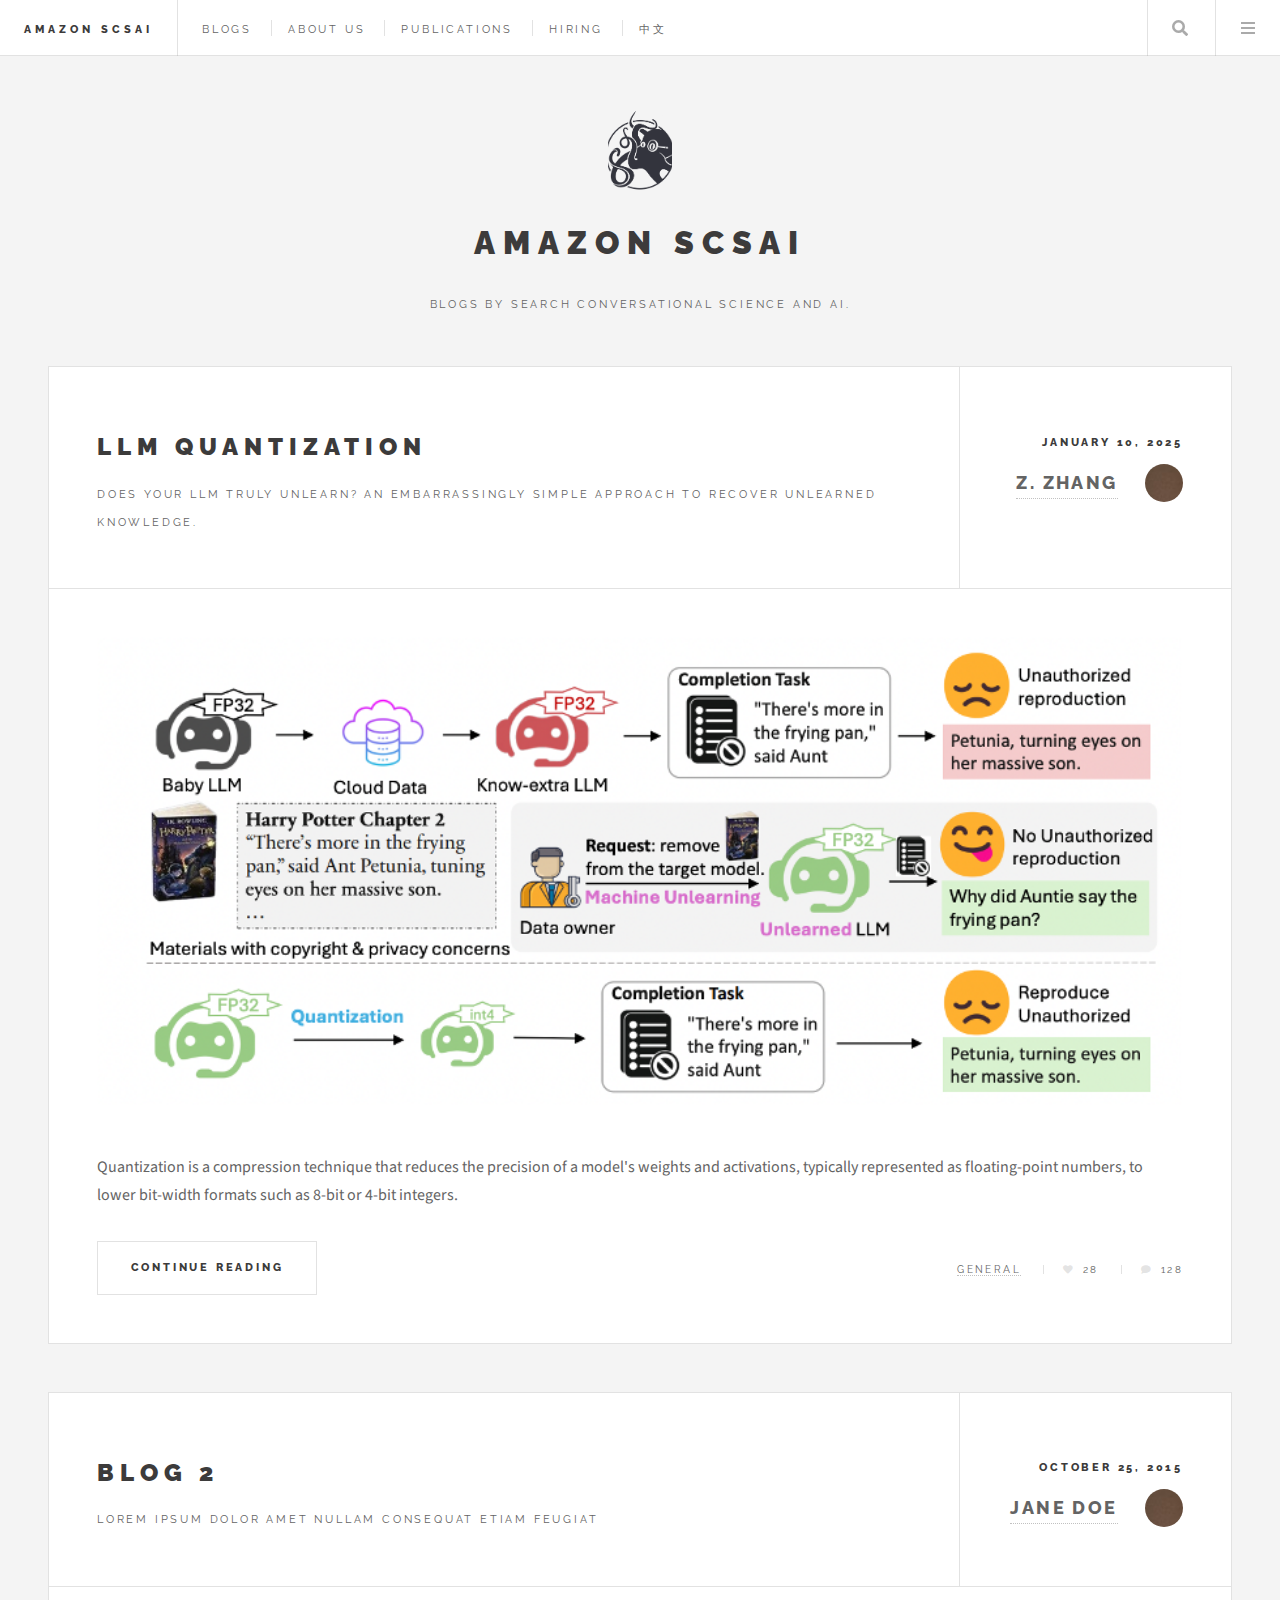
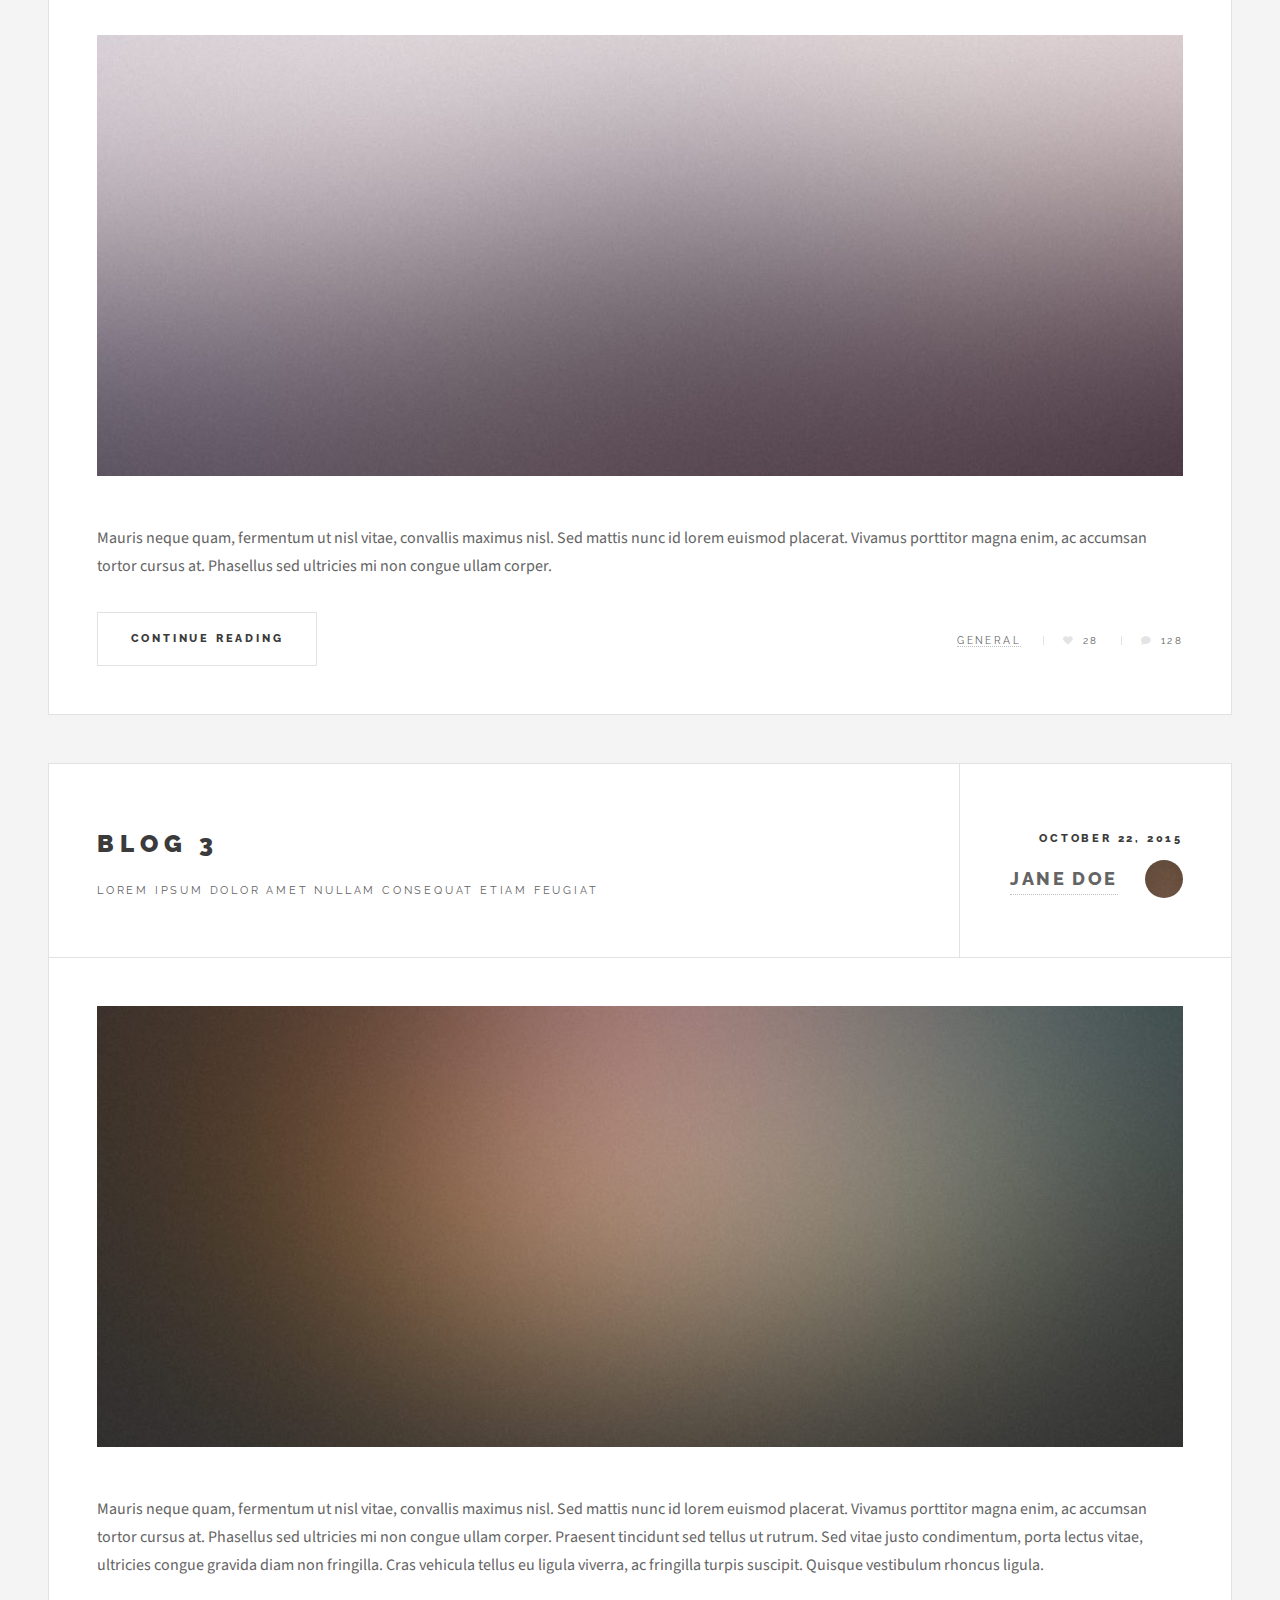
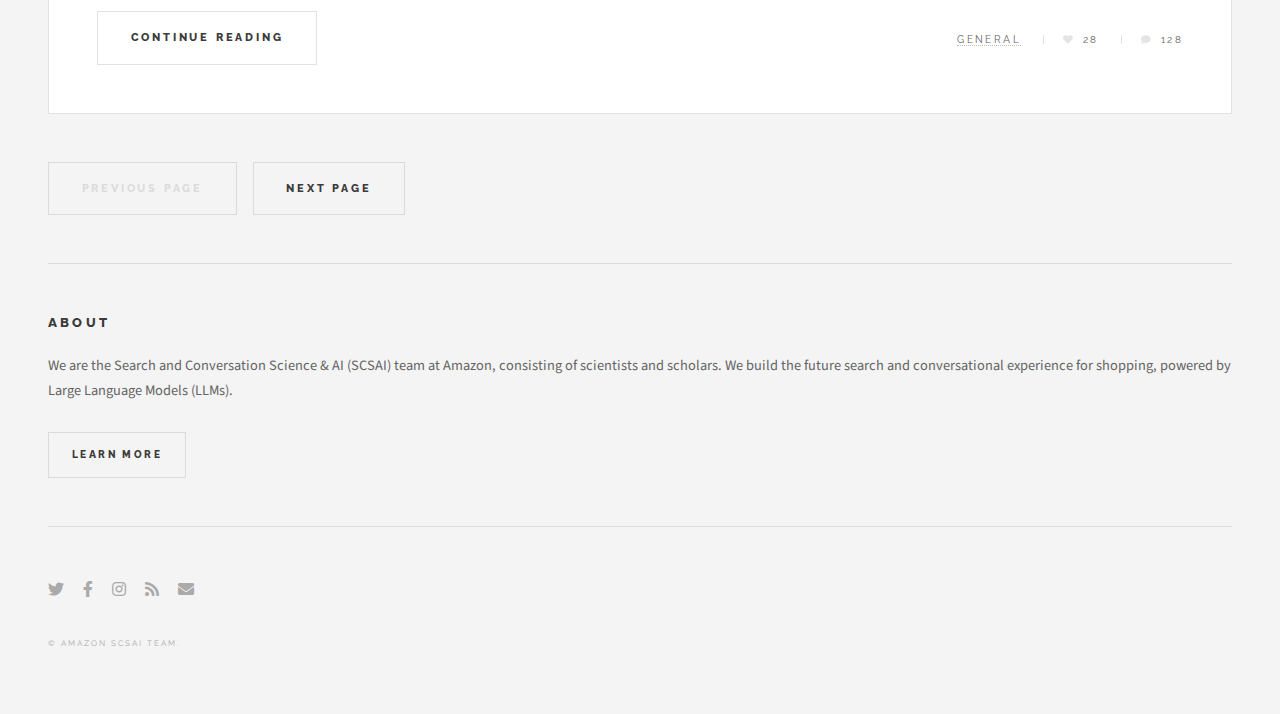
==== index.html @ d537e8e2 "Update website" ====
<!DOCTYPE HTML>

<html>
	<head>
		<title>Amazon SCSAI Team</title>
		<meta charset="utf-8" />
		<meta name="viewport" content="width=device-width, initial-scale=1, user-scalable=no" />
		<link rel="stylesheet" href="assets/css/main.css" />
	</head>
	<body class="is-preload">

		<!-- Wrapper -->
			<div id="wrapper">

				<!-- Header -->
					<header id="header">
						<h1><a href="index.html">Amazon SCSAI</a></h1>
						<nav class="links">
							<ul>
								<li><a href="#">Blogs</a></li>
								<li><a href="#">About US</a></li>
								<li><a href="#">Publications</a></li>
								<li><a href="#">Hiring</a></li>
								<li><a href="#">中文</a></li>
							</ul>
						</nav>
						<nav class="main">
							<ul>
								<li class="search">
									<a class="fa-search" href="#search">Search</a>
									<form id="search" method="get" action="#">
										<input type="text" name="query" placeholder="Search" />
									</form>
								</li>
								<li class="menu">
									<a class="fa-bars" href="#menu">Menu</a>
								</li>
							</ul>
						</nav>
					</header>

				<!-- Menu -->
					<section id="menu">

						<!-- Search -->
							<section>
								<form class="search" method="get" action="#">
									<input type="text" name="query" placeholder="Search" />
								</form>
							</section>

						<!-- Links -->
							<section>
								<ul class="links">
									<li>
										<a href="#">
											<h3>LLM Quantization</h3>
											<p>Feugiat tempus veroeros dolor</p>
										</a>
									</li>
									<li>
										<a href="#">
											<h3>Blog 2</h3>
											<p>Sed vitae justo condimentum</p>
										</a>
									</li>
									<li>
										<a href="#">
											<h3>Blog 3</h3>
											<p>Phasellus sed ultricies mi congue</p>
										</a>
									</li>
									<li>
										<a href="#">
											<h3>Blog 4</h3>
											<p>Porta lectus amet ultricies</p>
										</a>
									</li>
								</ul>
							</section>

						<!-- Actions -->
							<section>
								<ul class="actions stacked">
									<li><a href="#" class="button large fit">Log In</a></li>
								</ul>
							</section>

					</section>

				<!-- Main -->
					<div id="main">

						<!-- Post -->
							<article class="post">
								<header>
									<div class="title">
										<h2><a href="single.html?post=blog1.md">LLM Quantization</a></h2>
										<p>Does your LLM truly unlearn? An embarrassingly simple approach to recover unlearned knowledge.</p>
									</div>
									<div class="meta">
										<time class="published" datetime="2015-11-01">January 10, 2025</time>
										<a href="#" class="author"><span class="name">Z. Zhang</span><img src="images/avatar.jpg" alt="" /></a>
									</div>
								</header>
								<a href="single.html?post=blog1.md" class="image featured"><img src="posts/blog1/figure1.png" alt="" /></a>
								<p>Quantization is a compression technique that reduces the precision of a model's weights and activations, typically represented as floating-point numbers, to lower bit-width formats such as 8-bit or 4-bit integers.</p>
								<footer>
									<ul class="actions">
										<li><a href="single.html?post=blog1.md" class="button large">Continue Reading</a></li>
									</ul>
									<ul class="stats">
										<li><a href="#">General</a></li>
										<li><a href="#" class="icon solid fa-heart">28</a></li>
										<li><a href="#" class="icon solid fa-comment">128</a></li>
									</ul>
								</footer>
							</article>

						<!-- Post -->
							<article class="post">
								<header>
									<div class="title">
										<h2><a href="single.html">Blog 2</a></h2>
										<p>Lorem ipsum dolor amet nullam consequat etiam feugiat</p>
									</div>
									<div class="meta">
										<time class="published" datetime="2015-10-25">October 25, 2015</time>
										<a href="#" class="author"><span class="name">Jane Doe</span><img src="images/avatar.jpg" alt="" /></a>
									</div>
								</header>
								<a href="single.html" class="image featured"><img src="images/pic02.jpg" alt="" /></a>
								<p>Mauris neque quam, fermentum ut nisl vitae, convallis maximus nisl. Sed mattis nunc id lorem euismod placerat. Vivamus porttitor magna enim, ac accumsan tortor cursus at. Phasellus sed ultricies mi non congue ullam corper.</p>
								<footer>
									<ul class="actions">
										<li><a href="single.html" class="button large">Continue Reading</a></li>
									</ul>
									<ul class="stats">
										<li><a href="#">General</a></li>
										<li><a href="#" class="icon solid fa-heart">28</a></li>
										<li><a href="#" class="icon solid fa-comment">128</a></li>
									</ul>
								</footer>
							</article>

						<!-- Post -->
							<article class="post">
								<header>
									<div class="title">
										<h2><a href="single.html">Blog 3</a></h2>
										<p>Lorem ipsum dolor amet nullam consequat etiam feugiat</p>
									</div>
									<div class="meta">
										<time class="published" datetime="2015-10-22">October 22, 2015</time>
										<a href="#" class="author"><span class="name">Jane Doe</span><img src="images/avatar.jpg" alt="" /></a>
									</div>
								</header>
								<a href="single.html" class="image featured"><img src="images/pic03.jpg" alt="" /></a>
								<p>Mauris neque quam, fermentum ut nisl vitae, convallis maximus nisl. Sed mattis nunc id lorem euismod placerat. Vivamus porttitor magna enim, ac accumsan tortor cursus at. Phasellus sed ultricies mi non congue ullam corper. Praesent tincidunt sed tellus ut rutrum. Sed vitae justo condimentum, porta lectus vitae, ultricies congue gravida diam non fringilla. Cras vehicula tellus eu ligula viverra, ac fringilla turpis suscipit. Quisque vestibulum rhoncus ligula.</p>
								<footer>
									<ul class="actions">
										<li><a href="single.html" class="button large">Continue Reading</a></li>
									</ul>
									<ul class="stats">
										<li><a href="#">General</a></li>
										<li><a href="#" class="icon solid fa-heart">28</a></li>
										<li><a href="#" class="icon solid fa-comment">128</a></li>
									</ul>
								</footer>
							</article>

						<!-- Pagination -->
							<ul class="actions pagination">
								<li><a href="" class="disabled button large previous">Previous Page</a></li>
								<li><a href="#" class="button large next">Next Page</a></li>
							</ul>

					</div>

				<!-- Sidebar -->
					<section id="sidebar">

						<!-- Intro -->
							<section id="intro">
								<a href="#" class="logo"><img src="images/logo.png" alt="" /></a>
								<header>
									<h2>Amazon SCSAI</h2>
									<p>Blogs by Search Conversational Science and AI. </a></p>
								</header>
							</section>


						<!-- About -->
							<section class="blurb">
								<h2>About</h2>
								<p>We are the Search and Conversation Science & AI (SCSAI) team at Amazon, consisting of scientists and scholars. We build the future search and conversational experience for shopping, powered by Large Language Models (LLMs).</p>
								<ul class="actions">
									<li><a href="#" class="button">Learn More</a></li>
								</ul>
							</section>

						<!-- Footer -->
							<section id="footer">
								<ul class="icons">
									<li><a href="#" class="icon brands fa-twitter"><span class="label">Twitter</span></a></li>
									<li><a href="#" class="icon brands fa-facebook-f"><span class="label">Facebook</span></a></li>
									<li><a href="#" class="icon brands fa-instagram"><span class="label">Instagram</span></a></li>
									<li><a href="#" class="icon solid fa-rss"><span class="label">RSS</span></a></li>
									<li><a href="#" class="icon solid fa-envelope"><span class="label">Email</span></a></li>
								</ul>
								<p class="copyright">&copy; Amazon SCSAI team.</p>
							</section>

					</section>

			</div>

		<!-- Scripts -->
			<script src="assets/js/jquery.min.js"></script>
			<script src="assets/js/browser.min.js"></script>
			<script src="assets/js/breakpoints.min.js"></script>
			<script src="assets/js/util.js"></script>
			<script src="assets/js/main.js"></script>

	</body>
</html>
---- assets/css/main.css ----
@import url(fontawesome-all.min.css);
@import url("https://fonts.googleapis.com/css?family=Source+Sans+Pro:400,700|Raleway:400,800,900");

/*
	Future Imperfect by HTML5 UP
	html5up.net | @ajlkn
	Free for personal and commercial use under the CCA 3.0 license (html5up.net/license)
*/

html, body, div, span, applet, object,
iframe, h1, h2, h3, h4, h5, h6, p, blockquote,
pre, a, abbr, acronym, address, big, cite,
code, del, dfn, em, img, ins, kbd, q, s, samp,
small, strike, strong, sub, sup, tt, var, b,
u, i, center, dl, dt, dd, ol, ul, li, fieldset,
form, label, legend, table, caption, tbody,
tfoot, thead, tr, th, td, article, aside,
canvas, details, embed, figure, figcaption,
footer, header, hgroup, menu, nav, output, ruby,
section, summary, time, mark, audio, video {
	margin: 0;
	padding: 0;
	border: 0;
	font-size: 100%;
	font: inherit;
	vertical-align: baseline;}

article, aside, details, figcaption, figure,
footer, header, hgroup, menu, nav, section {
	display: block;}

body {
	line-height: 1;
}

ol, ul {
	list-style: none;
}

blockquote, q {
	quotes: none;
}

	blockquote:before, blockquote:after, q:before, q:after {
		content: '';
		content: none;
	}

table {
	border-collapse: collapse;
	border-spacing: 0;
}

body {
	-webkit-text-size-adjust: none;
}

mark {
	background-color: transparent;
	color: inherit;
}

input::-moz-focus-inner {
	border: 0;
	padding: 0;
}

input, select, textarea {
	-moz-appearance: none;
	-webkit-appearance: none;
	-ms-appearance: none;
	appearance: none;
}

/* Basic */

	@-ms-viewport {
		width: device-width;
	}

	body {
		-ms-overflow-style: scrollbar;
	}

	@media screen and (max-width: 480px) {

		html, body {
			min-width: 320px;
		}

	}

	html {
		box-sizing: border-box;
	}

	*, *:before, *:after {
		box-sizing: inherit;
	}

	body {
		background: #f4f4f4;
	}

		body.is-preload *, body.is-preload *:before, body.is-preload *:after {
			-moz-animation: none !important;
			-webkit-animation: none !important;
			-ms-animation: none !important;
			animation: none !important;
			-moz-transition: none !important;
			-webkit-transition: none !important;
			-ms-transition: none !important;
			transition: none !important;
		}

/* Type */

	body, input, select, textarea {
		color: #646464;
		font-family: "Source Sans Pro", Helvetica, sans-serif;
		font-size: 14pt;
		font-weight: 400;
		line-height: 1.75;
	}

		@media screen and (max-width: 1680px) {

			body, input, select, textarea {
				font-size: 12pt;
			}

		}

		@media screen and (max-width: 1280px) {

			body, input, select, textarea {
				font-size: 12pt;
			}

		}

		@media screen and (max-width: 980px) {

			body, input, select, textarea {
				font-size: 12pt;
			}

		}

		@media screen and (max-width: 736px) {

			body, input, select, textarea {
				font-size: 12pt;
			}

		}

		@media screen and (max-width: 480px) {

			body, input, select, textarea {
				font-size: 12pt;
			}

		}

	a {
		-moz-transition: color 0.2s ease, border-bottom-color 0.2s ease;
		-webkit-transition: color 0.2s ease, border-bottom-color 0.2s ease;
		-ms-transition: color 0.2s ease, border-bottom-color 0.2s ease;
		transition: color 0.2s ease, border-bottom-color 0.2s ease;
		border-bottom: dotted 1px rgba(160, 160, 160, 0.65);
		color: inherit;
		text-decoration: none;
	}

		a:before {
			-moz-transition: color 0.2s ease;
			-webkit-transition: color 0.2s ease;
			-ms-transition: color 0.2s ease;
			transition: color 0.2s ease;
		}

		a:hover {
			border-bottom-color: transparent;
			color: #2ebaae !important;
		}

			a:hover:before {
				color: #2ebaae !important;
			}

	strong, b {
		color: #3c3b3b;
		font-weight: 700;
	}

	em, i {
		font-style: italic;
	}

	p {
		margin: 0 0 2em 0;
	}

	h1, h2, h3, h4, h5, h6 {
		color: #3c3b3b;
		font-family: "Raleway", Helvetica, sans-serif;
		font-weight: 800;
		letter-spacing: 0.25em;
		line-height: 1.65;
		margin: 0 0 1em 0;
		text-transform: uppercase;
	}

		h1 a, h2 a, h3 a, h4 a, h5 a, h6 a {
			color: inherit;
			border-bottom: 0;
		}

	h2 {
		font-size: 1.1em;
	}

	h3 {
		font-size: 0.9em;
	}

	h4 {
		font-size: 0.7em;
	}

	h5 {
		font-size: 0.7em;
	}

	h6 {
		font-size: 0.7em;
	}

	sub {
		font-size: 0.8em;
		position: relative;
		top: 0.5em;
	}

	sup {
		font-size: 0.8em;
		position: relative;
		top: -0.5em;
	}

	blockquote {
		border-left: solid 4px rgba(160, 160, 160, 0.3);
		font-style: italic;
		margin: 0 0 2em 0;
		padding: 0.5em 0 0.5em 2em;
	}

	code {
		background: rgba(160, 160, 160, 0.075);
		border: solid 1px rgba(160, 160, 160, 0.3);
		font-family: "Courier New", monospace;
		font-size: 0.9em;
		margin: 0 0.25em;
		padding: 0.25em 0.65em;
	}

	pre {
		-webkit-overflow-scrolling: touch;
		font-family: "Courier New", monospace;
		font-size: 0.9em;
		margin: 0 0 2em 0;
	}

		pre code {
			display: block;
			line-height: 1.75em;
			padding: 1em 1.5em;
			overflow-x: auto;
		}

	hr {
		border: 0;
		border-bottom: solid 1px rgba(160, 160, 160, 0.3);
		margin: 2em 0;
	}

		hr.major {
			margin: 3em 0;
		}

	.align-left {
		text-align: left;
	}

	.align-center {
		text-align: center;
	}

	.align-right {
		text-align: right;
	}

/* Row */

	.row {
		display: flex;
		flex-wrap: wrap;
		box-sizing: border-box;
		align-items: stretch;
	}

		.row > * {
			box-sizing: border-box;
		}

		.row.gtr-uniform > * > :last-child {
			margin-bottom: 0;
		}

		.row.aln-left {
			justify-content: flex-start;
		}

		.row.aln-center {
			justify-content: center;
		}

		.row.aln-right {
			justify-content: flex-end;
		}

		.row.aln-top {
			align-items: flex-start;
		}

		.row.aln-middle {
			align-items: center;
		}

		.row.aln-bottom {
			align-items: flex-end;
		}

		.row > .imp {
			order: -1;
		}

		.row > .col-1 {
			width: 8.33333%;
		}

		.row > .off-1 {
			margin-left: 8.33333%;
		}

		.row > .col-2 {
			width: 16.66667%;
		}

		.row > .off-2 {
			margin-left: 16.66667%;
		}

		.row > .col-3 {
			width: 25%;
		}

		.row > .off-3 {
			margin-left: 25%;
		}

		.row > .col-4 {
			width: 33.33333%;
		}

		.row > .off-4 {
			margin-left: 33.33333%;
		}

		.row > .col-5 {
			width: 41.66667%;
		}

		.row > .off-5 {
			margin-left: 41.66667%;
		}

		.row > .col-6 {
			width: 50%;
		}

		.row > .off-6 {
			margin-left: 50%;
		}

		.row > .col-7 {
			width: 58.33333%;
		}

		.row > .off-7 {
			margin-left: 58.33333%;
		}

		.row > .col-8 {
			width: 66.66667%;
		}

		.row > .off-8 {
			margin-left: 66.66667%;
		}

		.row > .col-9 {
			width: 75%;
		}

		.row > .off-9 {
			margin-left: 75%;
		}

		.row > .col-10 {
			width: 83.33333%;
		}

		.row > .off-10 {
			margin-left: 83.33333%;
		}

		.row > .col-11 {
			width: 91.66667%;
		}

		.row > .off-11 {
			margin-left: 91.66667%;
		}

		.row > .col-12 {
			width: 100%;
		}

		.row > .off-12 {
			margin-left: 100%;
		}

		.row.gtr-0 {
			margin-top: 0;
			margin-left: 0em;
		}

			.row.gtr-0 > * {
				padding: 0 0 0 0em;
			}

			.row.gtr-0.gtr-uniform {
				margin-top: 0em;
			}

				.row.gtr-0.gtr-uniform > * {
					padding-top: 0em;
				}

		.row.gtr-25 {
			margin-top: 0;
			margin-left: -0.25em;
		}

			.row.gtr-25 > * {
				padding: 0 0 0 0.25em;
			}

			.row.gtr-25.gtr-uniform {
				margin-top: -0.25em;
			}

				.row.gtr-25.gtr-uniform > * {
					padding-top: 0.25em;
				}

		.row.gtr-50 {
			margin-top: 0;
			margin-left: -0.5em;
		}

			.row.gtr-50 > * {
				padding: 0 0 0 0.5em;
			}

			.row.gtr-50.gtr-uniform {
				margin-top: -0.5em;
			}

				.row.gtr-50.gtr-uniform > * {
					padding-top: 0.5em;
				}

		.row {
			margin-top: 0;
			margin-left: -1em;
		}

			.row > * {
				padding: 0 0 0 1em;
			}

			.row.gtr-uniform {
				margin-top: -1em;
			}

				.row.gtr-uniform > * {
					padding-top: 1em;
				}

		.row.gtr-150 {
			margin-top: 0;
			margin-left: -1.5em;
		}

			.row.gtr-150 > * {
				padding: 0 0 0 1.5em;
			}

			.row.gtr-150.gtr-uniform {
				margin-top: -1.5em;
			}

				.row.gtr-150.gtr-uniform > * {
					padding-top: 1.5em;
				}

		.row.gtr-200 {
			margin-top: 0;
			margin-left: -2em;
		}

			.row.gtr-200 > * {
				padding: 0 0 0 2em;
			}

			.row.gtr-200.gtr-uniform {
				margin-top: -2em;
			}

				.row.gtr-200.gtr-uniform > * {
					padding-top: 2em;
				}

		@media screen and (max-width: 1680px) {

			.row {
				display: flex;
				flex-wrap: wrap;
				box-sizing: border-box;
				align-items: stretch;
			}

				.row > * {
					box-sizing: border-box;
				}

				.row.gtr-uniform > * > :last-child {
					margin-bottom: 0;
				}

				.row.aln-left {
					justify-content: flex-start;
				}

				.row.aln-center {
					justify-content: center;
				}

				.row.aln-right {
					justify-content: flex-end;
				}

				.row.aln-top {
					align-items: flex-start;
				}

				.row.aln-middle {
					align-items: center;
				}

				.row.aln-bottom {
					align-items: flex-end;
				}

				.row > .imp-xlarge {
					order: -1;
				}

				.row > .col-1-xlarge {
					width: 8.33333%;
				}

				.row > .off-1-xlarge {
					margin-left: 8.33333%;
				}

				.row > .col-2-xlarge {
					width: 16.66667%;
				}

				.row > .off-2-xlarge {
					margin-left: 16.66667%;
				}

				.row > .col-3-xlarge {
					width: 25%;
				}

				.row > .off-3-xlarge {
					margin-left: 25%;
				}

				.row > .col-4-xlarge {
					width: 33.33333%;
				}

				.row > .off-4-xlarge {
					margin-left: 33.33333%;
				}

				.row > .col-5-xlarge {
					width: 41.66667%;
				}

				.row > .off-5-xlarge {
					margin-left: 41.66667%;
				}

				.row > .col-6-xlarge {
					width: 50%;
				}

				.row > .off-6-xlarge {
					margin-left: 50%;
				}

				.row > .col-7-xlarge {
					width: 58.33333%;
				}

				.row > .off-7-xlarge {
					margin-left: 58.33333%;
				}

				.row > .col-8-xlarge {
					width: 66.66667%;
				}

				.row > .off-8-xlarge {
					margin-left: 66.66667%;
				}

				.row > .col-9-xlarge {
					width: 75%;
				}

				.row > .off-9-xlarge {
					margin-left: 75%;
				}

				.row > .col-10-xlarge {
					width: 83.33333%;
				}

				.row > .off-10-xlarge {
					margin-left: 83.33333%;
				}

				.row > .col-11-xlarge {
					width: 91.66667%;
				}

				.row > .off-11-xlarge {
					margin-left: 91.66667%;
				}

				.row > .col-12-xlarge {
					width: 100%;
				}

				.row > .off-12-xlarge {
					margin-left: 100%;
				}

				.row.gtr-0 {
					margin-top: 0;
					margin-left: 0em;
				}

					.row.gtr-0 > * {
						padding: 0 0 0 0em;
					}

					.row.gtr-0.gtr-uniform {
						margin-top: 0em;
					}

						.row.gtr-0.gtr-uniform > * {
							padding-top: 0em;
						}

				.row.gtr-25 {
					margin-top: 0;
					margin-left: -0.25em;
				}

					.row.gtr-25 > * {
						padding: 0 0 0 0.25em;
					}

					.row.gtr-25.gtr-uniform {
						margin-top: -0.25em;
					}

						.row.gtr-25.gtr-uniform > * {
							padding-top: 0.25em;
						}

				.row.gtr-50 {
					margin-top: 0;
					margin-left: -0.5em;
				}

					.row.gtr-50 > * {
						padding: 0 0 0 0.5em;
					}

					.row.gtr-50.gtr-uniform {
						margin-top: -0.5em;
					}

						.row.gtr-50.gtr-uniform > * {
							padding-top: 0.5em;
						}

				.row {
					margin-top: 0;
					margin-left: -1em;
				}

					.row > * {
						padding: 0 0 0 1em;
					}

					.row.gtr-uniform {
						margin-top: -1em;
					}

						.row.gtr-uniform > * {
							padding-top: 1em;
						}

				.row.gtr-150 {
					margin-top: 0;
					margin-left: -1.5em;
				}

					.row.gtr-150 > * {
						padding: 0 0 0 1.5em;
					}

					.row.gtr-150.gtr-uniform {
						margin-top: -1.5em;
					}

						.row.gtr-150.gtr-uniform > * {
							padding-top: 1.5em;
						}

				.row.gtr-200 {
					margin-top: 0;
					margin-left: -2em;
				}

					.row.gtr-200 > * {
						padding: 0 0 0 2em;
					}

					.row.gtr-200.gtr-uniform {
						margin-top: -2em;
					}

						.row.gtr-200.gtr-uniform > * {
							padding-top: 2em;
						}

		}

		@media screen and (max-width: 1280px) {

			.row {
				display: flex;
				flex-wrap: wrap;
				box-sizing: border-box;
				align-items: stretch;
			}

				.row > * {
					box-sizing: border-box;
				}

				.row.gtr-uniform > * > :last-child {
					margin-bottom: 0;
				}

				.row.aln-left {
					justify-content: flex-start;
				}

				.row.aln-center {
					justify-content: center;
				}

				.row.aln-right {
					justify-content: flex-end;
				}

				.row.aln-top {
					align-items: flex-start;
				}

				.row.aln-middle {
					align-items: center;
				}

				.row.aln-bottom {
					align-items: flex-end;
				}

				.row > .imp-large {
					order: -1;
				}

				.row > .col-1-large {
					width: 8.33333%;
				}

				.row > .off-1-large {
					margin-left: 8.33333%;
				}

				.row > .col-2-large {
					width: 16.66667%;
				}

				.row > .off-2-large {
					margin-left: 16.66667%;
				}

				.row > .col-3-large {
					width: 25%;
				}

				.row > .off-3-large {
					margin-left: 25%;
				}

				.row > .col-4-large {
					width: 33.33333%;
				}

				.row > .off-4-large {
					margin-left: 33.33333%;
				}

				.row > .col-5-large {
					width: 41.66667%;
				}

				.row > .off-5-large {
					margin-left: 41.66667%;
				}

				.row > .col-6-large {
					width: 50%;
				}

				.row > .off-6-large {
					margin-left: 50%;
				}

				.row > .col-7-large {
					width: 58.33333%;
				}

				.row > .off-7-large {
					margin-left: 58.33333%;
				}

				.row > .col-8-large {
					width: 66.66667%;
				}

				.row > .off-8-large {
					margin-left: 66.66667%;
				}

				.row > .col-9-large {
					width: 75%;
				}

				.row > .off-9-large {
					margin-left: 75%;
				}

				.row > .col-10-large {
					width: 83.33333%;
				}

				.row > .off-10-large {
					margin-left: 83.33333%;
				}

				.row > .col-11-large {
					width: 91.66667%;
				}

				.row > .off-11-large {
					margin-left: 91.66667%;
				}

				.row > .col-12-large {
					width: 100%;
				}

				.row > .off-12-large {
					margin-left: 100%;
				}

				.row.gtr-0 {
					margin-top: 0;
					margin-left: 0em;
				}

					.row.gtr-0 > * {
						padding: 0 0 0 0em;
					}

					.row.gtr-0.gtr-uniform {
						margin-top: 0em;
					}

						.row.gtr-0.gtr-uniform > * {
							padding-top: 0em;
						}

				.row.gtr-25 {
					margin-top: 0;
					margin-left: -0.25em;
				}

					.row.gtr-25 > * {
						padding: 0 0 0 0.25em;
					}

					.row.gtr-25.gtr-uniform {
						margin-top: -0.25em;
					}

						.row.gtr-25.gtr-uniform > * {
							padding-top: 0.25em;
						}

				.row.gtr-50 {
					margin-top: 0;
					margin-left: -0.5em;
				}

					.row.gtr-50 > * {
						padding: 0 0 0 0.5em;
					}

					.row.gtr-50.gtr-uniform {
						margin-top: -0.5em;
					}

						.row.gtr-50.gtr-uniform > * {
							padding-top: 0.5em;
						}

				.row {
					margin-top: 0;
					margin-left: -1em;
				}

					.row > * {
						padding: 0 0 0 1em;
					}

					.row.gtr-uniform {
						margin-top: -1em;
					}

						.row.gtr-uniform > * {
							padding-top: 1em;
						}

				.row.gtr-150 {
					margin-top: 0;
					margin-left: -1.5em;
				}

					.row.gtr-150 > * {
						padding: 0 0 0 1.5em;
					}

					.row.gtr-150.gtr-uniform {
						margin-top: -1.5em;
					}

						.row.gtr-150.gtr-uniform > * {
							padding-top: 1.5em;
						}

				.row.gtr-200 {
					margin-top: 0;
					margin-left: -2em;
				}

					.row.gtr-200 > * {
						padding: 0 0 0 2em;
					}

					.row.gtr-200.gtr-uniform {
						margin-top: -2em;
					}

						.row.gtr-200.gtr-uniform > * {
							padding-top: 2em;
						}

		}

		@media screen and (max-width: 980px) {

			.row {
				display: flex;
				flex-wrap: wrap;
				box-sizing: border-box;
				align-items: stretch;
			}

				.row > * {
					box-sizing: border-box;
				}

				.row.gtr-uniform > * > :last-child {
					margin-bottom: 0;
				}

				.row.aln-left {
					justify-content: flex-start;
				}

				.row.aln-center {
					justify-content: center;
				}

				.row.aln-right {
					justify-content: flex-end;
				}

				.row.aln-top {
					align-items: flex-start;
				}

				.row.aln-middle {
					align-items: center;
				}

				.row.aln-bottom {
					align-items: flex-end;
				}

				.row > .imp-medium {
					order: -1;
				}

				.row > .col-1-medium {
					width: 8.33333%;
				}

				.row > .off-1-medium {
					margin-left: 8.33333%;
				}

				.row > .col-2-medium {
					width: 16.66667%;
				}

				.row > .off-2-medium {
					margin-left: 16.66667%;
				}

				.row > .col-3-medium {
					width: 25%;
				}

				.row > .off-3-medium {
					margin-left: 25%;
				}

				.row > .col-4-medium {
					width: 33.33333%;
				}

				.row > .off-4-medium {
					margin-left: 33.33333%;
				}

				.row > .col-5-medium {
					width: 41.66667%;
				}

				.row > .off-5-medium {
					margin-left: 41.66667%;
				}

				.row > .col-6-medium {
					width: 50%;
				}

				.row > .off-6-medium {
					margin-left: 50%;
				}

				.row > .col-7-medium {
					width: 58.33333%;
				}

				.row > .off-7-medium {
					margin-left: 58.33333%;
				}

				.row > .col-8-medium {
					width: 66.66667%;
				}

				.row > .off-8-medium {
					margin-left: 66.66667%;
				}

				.row > .col-9-medium {
					width: 75%;
				}

				.row > .off-9-medium {
					margin-left: 75%;
				}

				.row > .col-10-medium {
					width: 83.33333%;
				}

				.row > .off-10-medium {
					margin-left: 83.33333%;
				}

				.row > .col-11-medium {
					width: 91.66667%;
				}

				.row > .off-11-medium {
					margin-left: 91.66667%;
				}

				.row > .col-12-medium {
					width: 100%;
				}

				.row > .off-12-medium {
					margin-left: 100%;
				}

				.row.gtr-0 {
					margin-top: 0;
					margin-left: 0em;
				}

					.row.gtr-0 > * {
						padding: 0 0 0 0em;
					}

					.row.gtr-0.gtr-uniform {
						margin-top: 0em;
					}

						.row.gtr-0.gtr-uniform > * {
							padding-top: 0em;
						}

				.row.gtr-25 {
					margin-top: 0;
					margin-left: -0.25em;
				}

					.row.gtr-25 > * {
						padding: 0 0 0 0.25em;
					}

					.row.gtr-25.gtr-uniform {
						margin-top: -0.25em;
					}

						.row.gtr-25.gtr-uniform > * {
							padding-top: 0.25em;
						}

				.row.gtr-50 {
					margin-top: 0;
					margin-left: -0.5em;
				}

					.row.gtr-50 > * {
						padding: 0 0 0 0.5em;
					}

					.row.gtr-50.gtr-uniform {
						margin-top: -0.5em;
					}

						.row.gtr-50.gtr-uniform > * {
							padding-top: 0.5em;
						}

				.row {
					margin-top: 0;
					margin-left: -1em;
				}

					.row > * {
						padding: 0 0 0 1em;
					}

					.row.gtr-uniform {
						margin-top: -1em;
					}

						.row.gtr-uniform > * {
							padding-top: 1em;
						}

				.row.gtr-150 {
					margin-top: 0;
					margin-left: -1.5em;
				}

					.row.gtr-150 > * {
						padding: 0 0 0 1.5em;
					}

					.row.gtr-150.gtr-uniform {
						margin-top: -1.5em;
					}

						.row.gtr-150.gtr-uniform > * {
							padding-top: 1.5em;
						}

				.row.gtr-200 {
					margin-top: 0;
					margin-left: -2em;
				}

					.row.gtr-200 > * {
						padding: 0 0 0 2em;
					}

					.row.gtr-200.gtr-uniform {
						margin-top: -2em;
					}

						.row.gtr-200.gtr-uniform > * {
							padding-top: 2em;
						}

		}

		@media screen and (max-width: 736px) {

			.row {
				display: flex;
				flex-wrap: wrap;
				box-sizing: border-box;
				align-items: stretch;
			}

				.row > * {
					box-sizing: border-box;
				}

				.row.gtr-uniform > * > :last-child {
					margin-bottom: 0;
				}

				.row.aln-left {
					justify-content: flex-start;
				}

				.row.aln-center {
					justify-content: center;
				}

				.row.aln-right {
					justify-content: flex-end;
				}

				.row.aln-top {
					align-items: flex-start;
				}

				.row.aln-middle {
					align-items: center;
				}

				.row.aln-bottom {
					align-items: flex-end;
				}

				.row > .imp-small {
					order: -1;
				}

				.row > .col-1-small {
					width: 8.33333%;
				}

				.row > .off-1-small {
					margin-left: 8.33333%;
				}

				.row > .col-2-small {
					width: 16.66667%;
				}

				.row > .off-2-small {
					margin-left: 16.66667%;
				}

				.row > .col-3-small {
					width: 25%;
				}

				.row > .off-3-small {
					margin-left: 25%;
				}

				.row > .col-4-small {
					width: 33.33333%;
				}

				.row > .off-4-small {
					margin-left: 33.33333%;
				}

				.row > .col-5-small {
					width: 41.66667%;
				}

				.row > .off-5-small {
					margin-left: 41.66667%;
				}

				.row > .col-6-small {
					width: 50%;
				}

				.row > .off-6-small {
					margin-left: 50%;
				}

				.row > .col-7-small {
					width: 58.33333%;
				}

				.row > .off-7-small {
					margin-left: 58.33333%;
				}

				.row > .col-8-small {
					width: 66.66667%;
				}

				.row > .off-8-small {
					margin-left: 66.66667%;
				}

				.row > .col-9-small {
					width: 75%;
				}

				.row > .off-9-small {
					margin-left: 75%;
				}

				.row > .col-10-small {
					width: 83.33333%;
				}

				.row > .off-10-small {
					margin-left: 83.33333%;
				}

				.row > .col-11-small {
					width: 91.66667%;
				}

				.row > .off-11-small {
					margin-left: 91.66667%;
				}

				.row > .col-12-small {
					width: 100%;
				}

				.row > .off-12-small {
					margin-left: 100%;
				}

				.row.gtr-0 {
					margin-top: 0;
					margin-left: 0em;
				}

					.row.gtr-0 > * {
						padding: 0 0 0 0em;
					}

					.row.gtr-0.gtr-uniform {
						margin-top: 0em;
					}

						.row.gtr-0.gtr-uniform > * {
							padding-top: 0em;
						}

				.row.gtr-25 {
					margin-top: 0;
					margin-left: -0.25em;
				}

					.row.gtr-25 > * {
						padding: 0 0 0 0.25em;
					}

					.row.gtr-25.gtr-uniform {
						margin-top: -0.25em;
					}

						.row.gtr-25.gtr-uniform > * {
							padding-top: 0.25em;
						}

				.row.gtr-50 {
					margin-top: 0;
					margin-left: -0.5em;
				}

					.row.gtr-50 > * {
						padding: 0 0 0 0.5em;
					}

					.row.gtr-50.gtr-uniform {
						margin-top: -0.5em;
					}

						.row.gtr-50.gtr-uniform > * {
							padding-top: 0.5em;
						}

				.row {
					margin-top: 0;
					margin-left: -1em;
				}

					.row > * {
						padding: 0 0 0 1em;
					}

					.row.gtr-uniform {
						margin-top: -1em;
					}

						.row.gtr-uniform > * {
							padding-top: 1em;
						}

				.row.gtr-150 {
					margin-top: 0;
					margin-left: -1.5em;
				}

					.row.gtr-150 > * {
						padding: 0 0 0 1.5em;
					}

					.row.gtr-150.gtr-uniform {
						margin-top: -1.5em;
					}

						.row.gtr-150.gtr-uniform > * {
							padding-top: 1.5em;
						}

				.row.gtr-200 {
					margin-top: 0;
					margin-left: -2em;
				}

					.row.gtr-200 > * {
						padding: 0 0 0 2em;
					}

					.row.gtr-200.gtr-uniform {
						margin-top: -2em;
					}

						.row.gtr-200.gtr-uniform > * {
							padding-top: 2em;
						}

		}

		@media screen and (max-width: 480px) {

			.row {
				display: flex;
				flex-wrap: wrap;
				box-sizing: border-box;
				align-items: stretch;
			}

				.row > * {
					box-sizing: border-box;
				}

				.row.gtr-uniform > * > :last-child {
					margin-bottom: 0;
				}

				.row.aln-left {
					justify-content: flex-start;
				}

				.row.aln-center {
					justify-content: center;
				}

				.row.aln-right {
					justify-content: flex-end;
				}

				.row.aln-top {
					align-items: flex-start;
				}

				.row.aln-middle {
					align-items: center;
				}

				.row.aln-bottom {
					align-items: flex-end;
				}

				.row > .imp-xsmall {
					order: -1;
				}

				.row > .col-1-xsmall {
					width: 8.33333%;
				}

				.row > .off-1-xsmall {
					margin-left: 8.33333%;
				}

				.row > .col-2-xsmall {
					width: 16.66667%;
				}

				.row > .off-2-xsmall {
					margin-left: 16.66667%;
				}

				.row > .col-3-xsmall {
					width: 25%;
				}

				.row > .off-3-xsmall {
					margin-left: 25%;
				}

				.row > .col-4-xsmall {
					width: 33.33333%;
				}

				.row > .off-4-xsmall {
					margin-left: 33.33333%;
				}

				.row > .col-5-xsmall {
					width: 41.66667%;
				}

				.row > .off-5-xsmall {
					margin-left: 41.66667%;
				}

				.row > .col-6-xsmall {
					width: 50%;
				}

				.row > .off-6-xsmall {
					margin-left: 50%;
				}

				.row > .col-7-xsmall {
					width: 58.33333%;
				}

				.row > .off-7-xsmall {
					margin-left: 58.33333%;
				}

				.row > .col-8-xsmall {
					width: 66.66667%;
				}

				.row > .off-8-xsmall {
					margin-left: 66.66667%;
				}

				.row > .col-9-xsmall {
					width: 75%;
				}

				.row > .off-9-xsmall {
					margin-left: 75%;
				}

				.row > .col-10-xsmall {
					width: 83.33333%;
				}

				.row > .off-10-xsmall {
					margin-left: 83.33333%;
				}

				.row > .col-11-xsmall {
					width: 91.66667%;
				}

				.row > .off-11-xsmall {
					margin-left: 91.66667%;
				}

				.row > .col-12-xsmall {
					width: 100%;
				}

				.row > .off-12-xsmall {
					margin-left: 100%;
				}

				.row.gtr-0 {
					margin-top: 0;
					margin-left: 0em;
				}

					.row.gtr-0 > * {
						padding: 0 0 0 0em;
					}

					.row.gtr-0.gtr-uniform {
						margin-top: 0em;
					}

						.row.gtr-0.gtr-uniform > * {
							padding-top: 0em;
						}

				.row.gtr-25 {
					margin-top: 0;
					margin-left: -0.25em;
				}

					.row.gtr-25 > * {
						padding: 0 0 0 0.25em;
					}

					.row.gtr-25.gtr-uniform {
						margin-top: -0.25em;
					}

						.row.gtr-25.gtr-uniform > * {
							padding-top: 0.25em;
						}

				.row.gtr-50 {
					margin-top: 0;
					margin-left: -0.5em;
				}

					.row.gtr-50 > * {
						padding: 0 0 0 0.5em;
					}

					.row.gtr-50.gtr-uniform {
						margin-top: -0.5em;
					}

						.row.gtr-50.gtr-uniform > * {
							padding-top: 0.5em;
						}

				.row {
					margin-top: 0;
					margin-left: -1em;
				}

					.row > * {
						padding: 0 0 0 1em;
					}

					.row.gtr-uniform {
						margin-top: -1em;
					}

						.row.gtr-uniform > * {
							padding-top: 1em;
						}

				.row.gtr-150 {
					margin-top: 0;
					margin-left: -1.5em;
				}

					.row.gtr-150 > * {
						padding: 0 0 0 1.5em;
					}

					.row.gtr-150.gtr-uniform {
						margin-top: -1.5em;
					}

						.row.gtr-150.gtr-uniform > * {
							padding-top: 1.5em;
						}

				.row.gtr-200 {
					margin-top: 0;
					margin-left: -2em;
				}

					.row.gtr-200 > * {
						padding: 0 0 0 2em;
					}

					.row.gtr-200.gtr-uniform {
						margin-top: -2em;
					}

						.row.gtr-200.gtr-uniform > * {
							padding-top: 2em;
						}

		}

/* Author */

	.author {
		display: -moz-flex;
		display: -webkit-flex;
		display: -ms-flex;
		display: flex;
		-moz-flex-direction: row;
		-webkit-flex-direction: row;
		-ms-flex-direction: row;
		flex-direction: row;
		-moz-align-items: center;
		-webkit-align-items: center;
		-ms-align-items: center;
		align-items: center;
		-moz-justify-content: -moz-flex-end;
		-webkit-justify-content: -webkit-flex-end;
		-ms-justify-content: -ms-flex-end;
		justify-content: flex-end;
		border-bottom: 0;
		font-family: "Raleway", Helvetica, sans-serif;
		font-size: 0.6em;
		font-weight: 400;
		letter-spacing: 0.25em;
		text-transform: uppercase;
		white-space: nowrap;
	}

		.author .name {
			-moz-transition: border-bottom-color 0.2s ease;
			-webkit-transition: border-bottom-color 0.2s ease;
			-ms-transition: border-bottom-color 0.2s ease;
			transition: border-bottom-color 0.2s ease;
			border-bottom: dotted 1px rgba(160, 160, 160, 0.65);
			display: block;
			margin: 0 1.5em 0 0;
		}

		.author img {
			border-radius: 100%;
			display: block;
			width: 4em;
		}

		.author:hover .name {
			border-bottom-color: transparent;
		}

/* Blurb */

	.blurb h2 {
		font-size: 0.8em;
		margin: 0 0 1.5em 0;
	}

	.blurb h3 {
		font-size: 0.7em;
	}

	.blurb p {
		font-size: 0.9em;
	}

/* Box */

	.box {
		border: solid 1px rgba(160, 160, 160, 0.3);
		margin-bottom: 2em;
		padding: 1.5em;
	}

		.box > :last-child,
		.box > :last-child > :last-child,
		.box > :last-child > :last-child > :last-child {
			margin-bottom: 0;
		}

		.box.alt {
			border: 0;
			border-radius: 0;
			padding: 0;
		}

/* Button */

	input[type="submit"],
	input[type="reset"],
	input[type="button"],
	button,
	.button {
		-moz-appearance: none;
		-webkit-appearance: none;
		-ms-appearance: none;
		appearance: none;
		-moz-transition: background-color 0.2s ease, box-shadow 0.2s ease, color 0.2s ease;
		-webkit-transition: background-color 0.2s ease, box-shadow 0.2s ease, color 0.2s ease;
		-ms-transition: background-color 0.2s ease, box-shadow 0.2s ease, color 0.2s ease;
		transition: background-color 0.2s ease, box-shadow 0.2s ease, color 0.2s ease;
		background-color: transparent;
		border: 0;
		box-shadow: inset 0 0 0 1px rgba(160, 160, 160, 0.3);
		color: #3c3b3b !important;
		cursor: pointer;
		display: inline-block;
		font-family: "Raleway", Helvetica, sans-serif;
		font-size: 0.6em;
		font-weight: 800;
		height: 4.8125em;
		letter-spacing: 0.25em;
		line-height: 4.8125em;
		padding: 0 2.5em;
		text-align: center;
		text-decoration: none;
		text-transform: uppercase;
		white-space: nowrap;
	}

		input[type="submit"]:hover,
		input[type="reset"]:hover,
		input[type="button"]:hover,
		button:hover,
		.button:hover {
			box-shadow: inset 0 0 0 1px #2ebaae;
			color: #2ebaae !important;
		}

			input[type="submit"]:hover:active,
			input[type="reset"]:hover:active,
			input[type="button"]:hover:active,
			button:hover:active,
			.button:hover:active {
				background-color: rgba(46, 186, 174, 0.05);
			}

		input[type="submit"]:before, input[type="submit"]:after,
		input[type="reset"]:before,
		input[type="reset"]:after,
		input[type="button"]:before,
		input[type="button"]:after,
		button:before,
		button:after,
		.button:before,
		.button:after {
			color: #aaaaaa;
			position: relative;
		}

		input[type="submit"]:before,
		input[type="reset"]:before,
		input[type="button"]:before,
		button:before,
		.button:before {
			left: -1em;
			padding: 0 0 0 0.75em;
		}

		input[type="submit"]:after,
		input[type="reset"]:after,
		input[type="button"]:after,
		button:after,
		.button:after {
			left: 1em;
			padding: 0 0.75em 0 0;
		}

		input[type="submit"].fit,
		input[type="reset"].fit,
		input[type="button"].fit,
		button.fit,
		.button.fit {
			width: 100%;
		}

		input[type="submit"].large,
		input[type="reset"].large,
		input[type="button"].large,
		button.large,
		.button.large {
			font-size: 0.7em;
			padding: 0 3em;
		}

		input[type="submit"].small,
		input[type="reset"].small,
		input[type="button"].small,
		button.small,
		.button.small {
			font-size: 0.5em;
		}

		input[type="submit"].disabled, input[type="submit"]:disabled,
		input[type="reset"].disabled,
		input[type="reset"]:disabled,
		input[type="button"].disabled,
		input[type="button"]:disabled,
		button.disabled,
		button:disabled,
		.button.disabled,
		.button:disabled {
			pointer-events: none;
			color: rgba(160, 160, 160, 0.3) !important;
		}

			input[type="submit"].disabled:before, input[type="submit"]:disabled:before,
			input[type="reset"].disabled:before,
			input[type="reset"]:disabled:before,
			input[type="button"].disabled:before,
			input[type="button"]:disabled:before,
			button.disabled:before,
			button:disabled:before,
			.button.disabled:before,
			.button:disabled:before {
				color: rgba(160, 160, 160, 0.3) !important;
			}

/* Form */

	form {
		margin: 0 0 2em 0;
	}

		form.search {
			text-decoration: none;
			position: relative;
		}

			form.search:before {
				-moz-osx-font-smoothing: grayscale;
				-webkit-font-smoothing: antialiased;
				display: inline-block;
				font-style: normal;
				font-variant: normal;
				text-rendering: auto;
				line-height: 1;
				text-transform: none !important;
				font-family: 'Font Awesome 5 Free';
				font-weight: 900;
			}

			form.search:before {
				color: #aaaaaa;
				content: '\f002';
				display: block;
				height: 2.75em;
				left: 0;
				line-height: 2.75em;
				position: absolute;
				text-align: center;
				top: 0;
				width: 2.5em;
			}

			form.search > input:first-child {
				padding-left: 2.5em;
			}

	label {
		color: #3c3b3b;
		display: block;
		font-size: 0.9em;
		font-weight: 700;
		margin: 0 0 1em 0;
	}

	input[type="text"],
	input[type="password"],
	input[type="email"],
	input[type="tel"],
	select,
	textarea {
		-moz-appearance: none;
		-webkit-appearance: none;
		-ms-appearance: none;
		appearance: none;
		background: rgba(160, 160, 160, 0.075);
		border: none;
		border: solid 1px rgba(160, 160, 160, 0.3);
		border-radius: 0;
		color: inherit;
		display: block;
		outline: 0;
		padding: 0 1em;
		text-decoration: none;
		width: 100%;
	}

		input[type="text"]:invalid,
		input[type="password"]:invalid,
		input[type="email"]:invalid,
		input[type="tel"]:invalid,
		select:invalid,
		textarea:invalid {
			box-shadow: none;
		}

		input[type="text"]:focus,
		input[type="password"]:focus,
		input[type="email"]:focus,
		input[type="tel"]:focus,
		select:focus,
		textarea:focus {
			border-color: #2ebaae;
			box-shadow: inset 0 0 0 1px #2ebaae;
		}

	.select-wrapper {
		text-decoration: none;
		display: block;
		position: relative;
	}

		.select-wrapper:before {
			-moz-osx-font-smoothing: grayscale;
			-webkit-font-smoothing: antialiased;
			display: inline-block;
			font-style: normal;
			font-variant: normal;
			text-rendering: auto;
			line-height: 1;
			text-transform: none !important;
			font-family: 'Font Awesome 5 Free';
			font-weight: 900;
		}

		.select-wrapper:before {
			color: rgba(160, 160, 160, 0.3);
			content: '\f078';
			display: block;
			height: 2.75em;
			line-height: 2.75em;
			pointer-events: none;
			position: absolute;
			right: 0;
			text-align: center;
			top: 0;
			width: 2.75em;
		}

		.select-wrapper select::-ms-expand {
			display: none;
		}

	select {
		background-image: url("data:image/svg+xml;charset=utf8,%3Csvg xmlns='http://www.w3.org/2000/svg' width='40' height='40' preserveAspectRatio='none' viewBox='0 0 40 40'%3E%3Cpath d='M9.4,12.3l10.4,10.4l10.4-10.4c0.2-0.2,0.5-0.4,0.9-0.4c0.3,0,0.6,0.1,0.9,0.4l3.3,3.3c0.2,0.2,0.4,0.5,0.4,0.9 c0,0.4-0.1,0.6-0.4,0.9L20.7,31.9c-0.2,0.2-0.5,0.4-0.9,0.4c-0.3,0-0.6-0.1-0.9-0.4L4.3,17.3c-0.2-0.2-0.4-0.5-0.4-0.9 c0-0.4,0.1-0.6,0.4-0.9l3.3-3.3c0.2-0.2,0.5-0.4,0.9-0.4S9.1,12.1,9.4,12.3z' fill='rgba(160, 160, 160, 0.3)' /%3E%3C/svg%3E");
		background-size: 1.25rem;
		background-repeat: no-repeat;
		background-position: calc(100% - 1rem) center;
		height: 2.75em;
		padding-right: 2.75em;
		text-overflow: ellipsis;
	}

		select option {
			color: #3c3b3b;
			background: #ffffff;
		}

		select:focus::-ms-value {
			background-color: transparent;
		}

		select::-ms-expand {
			display: none;
		}

	input[type="text"],
	input[type="password"],
	input[type="email"],
	select {
		height: 2.75em;
	}

	textarea {
		padding: 0.75em 1em;
	}

	input[type="checkbox"],
	input[type="radio"] {
		-moz-appearance: none;
		-webkit-appearance: none;
		-ms-appearance: none;
		appearance: none;
		display: block;
		float: left;
		margin-right: -2em;
		opacity: 0;
		width: 1em;
		z-index: -1;
	}

		input[type="checkbox"] + label,
		input[type="radio"] + label {
			text-decoration: none;
			color: #646464;
			cursor: pointer;
			display: inline-block;
			font-size: 1em;
			font-weight: 400;
			padding-left: 2.4em;
			padding-right: 0.75em;
			position: relative;
		}

			input[type="checkbox"] + label:before,
			input[type="radio"] + label:before {
				-moz-osx-font-smoothing: grayscale;
				-webkit-font-smoothing: antialiased;
				display: inline-block;
				font-style: normal;
				font-variant: normal;
				text-rendering: auto;
				line-height: 1;
				text-transform: none !important;
				font-family: 'Font Awesome 5 Free';
				font-weight: 900;
			}

			input[type="checkbox"] + label:before,
			input[type="radio"] + label:before {
				background: rgba(160, 160, 160, 0.075);
				border: solid 1px rgba(160, 160, 160, 0.3);
				content: '';
				display: inline-block;
				font-size: 0.8em;
				height: 2.0625em;
				left: 0;
				line-height: 2.0625em;
				position: absolute;
				text-align: center;
				top: 0;
				width: 2.0625em;
			}

		input[type="checkbox"]:checked + label:before,
		input[type="radio"]:checked + label:before {
			background: #3c3b3b;
			border-color: #3c3b3b;
			color: #ffffff;
			content: '\f00c';
		}

		input[type="checkbox"]:focus + label:before,
		input[type="radio"]:focus + label:before {
			border-color: #2ebaae;
			box-shadow: 0 0 0 1px #2ebaae;
		}

	input[type="radio"] + label:before {
		border-radius: 100%;
	}

	::-webkit-input-placeholder {
		color: #aaaaaa !important;
		opacity: 1.0;
	}

	:-moz-placeholder {
		color: #aaaaaa !important;
		opacity: 1.0;
	}

	::-moz-placeholder {
		color: #aaaaaa !important;
		opacity: 1.0;
	}

	:-ms-input-placeholder {
		color: #aaaaaa !important;
		opacity: 1.0;
	}

/* Icon */

	.icon {
		text-decoration: none;
		border-bottom: none;
		position: relative;
	}

		.icon:before {
			-moz-osx-font-smoothing: grayscale;
			-webkit-font-smoothing: antialiased;
			display: inline-block;
			font-style: normal;
			font-variant: normal;
			text-rendering: auto;
			line-height: 1;
			text-transform: none !important;
			font-family: 'Font Awesome 5 Free';
			font-weight: 400;
		}

		.icon > .label {
			display: none;
		}

		.icon:before {
			line-height: inherit;
		}

		.icon.solid:before {
			font-weight: 900;
		}

		.icon.brands:before {
			font-family: 'Font Awesome 5 Brands';
		}

		.icon.suffix:before {
			float: right;
		}

/* Image */

	.image {
		border: 0;
		display: inline-block;
		position: relative;
	}

		.image img {
			display: block;
		}

		.image.left, .image.right {
			max-width: 40%;
		}

			.image.left img, .image.right img {
				width: 100%;
			}

		.image.left {
			float: left;
			padding: 0 1.5em 1em 0;
			top: 0.25em;
		}

		.image.right {
			float: right;
			padding: 0 0 1em 1.5em;
			top: 0.25em;
		}

		.image.fit {
			display: block;
			margin: 0 0 2em 0;
			width: 100%;
		}

			.image.fit img {
				width: 100%;
			}

		.image.featured {
			display: block;
			margin: 0 0 3em 0;
			width: 100%;
		}

			.image.featured img {
				width: 100%;
			}

			@media screen and (max-width: 736px) {

				.image.featured {
					margin: 0 0 1.5em 0;
				}

			}

		.image.main {
			display: block;
			margin: 0 0 3em 0;
			width: 100%;
		}

			.image.main img {
				width: 100%;
			}

/* List */

	ol {
		list-style: decimal;
		margin: 0 0 2em 0;
		padding-left: 1.25em;
	}

		ol li {
			padding-left: 0.25em;
		}

	ul {
		list-style: disc;
		margin: 0 0 2em 0;
		padding-left: 1em;
	}

		ul li {
			padding-left: 0.5em;
		}

		ul.alt {
			list-style: none;
			padding-left: 0;
		}

			ul.alt li {
				border-top: solid 1px rgba(160, 160, 160, 0.3);
				padding: 0.5em 0;
			}

				ul.alt li:first-child {
					border-top: 0;
					padding-top: 0;
				}

	dl {
		margin: 0 0 2em 0;
	}

		dl dt {
			display: block;
			font-weight: 700;
			margin: 0 0 1em 0;
		}

		dl dd {
			margin-left: 2em;
		}

/* Actions */

	ul.actions {
		display: -moz-flex;
		display: -webkit-flex;
		display: -ms-flex;
		display: flex;
		cursor: default;
		list-style: none;
		margin-left: -1em;
		padding-left: 0;
	}

		ul.actions li {
			padding: 0 0 0 1em;
			vertical-align: middle;
		}

		ul.actions.special {
			-moz-justify-content: center;
			-webkit-justify-content: center;
			-ms-justify-content: center;
			justify-content: center;
			width: 100%;
			margin-left: 0;
		}

			ul.actions.special li:first-child {
				padding-left: 0;
			}

		ul.actions.stacked {
			-moz-flex-direction: column;
			-webkit-flex-direction: column;
			-ms-flex-direction: column;
			flex-direction: column;
			margin-left: 0;
		}

			ul.actions.stacked li {
				padding: 1.3em 0 0 0;
			}

				ul.actions.stacked li:first-child {
					padding-top: 0;
				}

		ul.actions.fit {
			width: calc(100% + 1em);
		}

			ul.actions.fit li {
				-moz-flex-grow: 1;
				-webkit-flex-grow: 1;
				-ms-flex-grow: 1;
				flex-grow: 1;
				-moz-flex-shrink: 1;
				-webkit-flex-shrink: 1;
				-ms-flex-shrink: 1;
				flex-shrink: 1;
				width: 100%;
			}

				ul.actions.fit li > * {
					width: 100%;
				}

			ul.actions.fit.stacked {
				width: 100%;
			}

		@media screen and (max-width: 480px) {

			ul.actions:not(.fixed) {
				-moz-flex-direction: column;
				-webkit-flex-direction: column;
				-ms-flex-direction: column;
				flex-direction: column;
				margin-left: 0;
				width: 100% !important;
			}

				ul.actions:not(.fixed) li {
					-moz-flex-grow: 1;
					-webkit-flex-grow: 1;
					-ms-flex-grow: 1;
					flex-grow: 1;
					-moz-flex-shrink: 1;
					-webkit-flex-shrink: 1;
					-ms-flex-shrink: 1;
					flex-shrink: 1;
					padding: 1em 0 0 0;
					text-align: center;
					width: 100%;
				}

					ul.actions:not(.fixed) li > * {
						width: 100%;
					}

					ul.actions:not(.fixed) li:first-child {
						padding-top: 0;
					}

					ul.actions:not(.fixed) li input[type="submit"],
					ul.actions:not(.fixed) li input[type="reset"],
					ul.actions:not(.fixed) li input[type="button"],
					ul.actions:not(.fixed) li button,
					ul.actions:not(.fixed) li .button {
						width: 100%;
					}

						ul.actions:not(.fixed) li input[type="submit"].icon:before,
						ul.actions:not(.fixed) li input[type="reset"].icon:before,
						ul.actions:not(.fixed) li input[type="button"].icon:before,
						ul.actions:not(.fixed) li button.icon:before,
						ul.actions:not(.fixed) li .button.icon:before {
							margin-left: -0.5em;
						}

		}

/* Icons */

	ul.icons {
		cursor: default;
		list-style: none;
		padding-left: 0;
	}

		ul.icons li {
			display: inline-block;
			padding: 0 1em 0 0;
		}

			ul.icons li:last-child {
				padding-right: 0;
			}

			ul.icons li > * {
				border: 0;
			}

				ul.icons li > * .label {
					display: none;
				}

/* Posts */

	ul.posts {
		list-style: none;
		padding: 0;
	}

		ul.posts li {
			border-top: dotted 1px rgba(160, 160, 160, 0.3);
			margin: 1.5em 0 0 0;
			padding: 1.5em 0 0 0;
		}

			ul.posts li:first-child {
				border-top: 0;
				margin-top: 0;
				padding-top: 0;
			}

		ul.posts article {
			display: -moz-flex;
			display: -webkit-flex;
			display: -ms-flex;
			display: flex;
			-moz-align-items: -moz-flex-start;
			-webkit-align-items: -webkit-flex-start;
			-ms-align-items: -ms-flex-start;
			align-items: flex-start;
			-moz-flex-direction: row-reverse;
			-webkit-flex-direction: row-reverse;
			-ms-flex-direction: row-reverse;
			flex-direction: row-reverse;
		}

			ul.posts article .image {
				display: block;
				margin-right: 1.5em;
				min-width: 4em;
				width: 4em;
			}

				ul.posts article .image img {
					width: 100%;
				}

			ul.posts article header {
				-moz-flex-grow: 1;
				-webkit-flex-grow: 1;
				-ms-flex-grow: 1;
				flex-grow: 1;
				-ms-flex: 1;
			}

				ul.posts article header h3 {
					font-size: 0.7em;
					margin-top: 0.125em;
				}

				ul.posts article header .published {
					display: block;
					font-family: "Raleway", Helvetica, sans-serif;
					font-size: 0.6em;
					font-weight: 400;
					letter-spacing: 0.25em;
					margin: -0.625em 0 1.7em 0;
					text-transform: uppercase;
				}

				ul.posts article header > :last-child {
					margin-bottom: 0;
				}

/* Mini Post */

	.mini-post {
		display: -moz-flex;
		display: -webkit-flex;
		display: -ms-flex;
		display: flex;
		-moz-flex-direction: column-reverse;
		-webkit-flex-direction: column-reverse;
		-ms-flex-direction: column-reverse;
		flex-direction: column-reverse;
		background: #ffffff;
		border: solid 1px rgba(160, 160, 160, 0.3);
		margin: 0 0 2em 0;
	}

		.mini-post .image {
			overflow: hidden;
			width: 100%;
		}

			.mini-post .image img {
				-moz-transition: -moz-transform 0.2s ease-out;
				-webkit-transition: -webkit-transform 0.2s ease-out;
				-ms-transition: -ms-transform 0.2s ease-out;
				transition: transform 0.2s ease-out;
				width: 100%;
			}

			.mini-post .image:hover img {
				-moz-transform: scale(1.05);
				-webkit-transform: scale(1.05);
				-ms-transform: scale(1.05);
				transform: scale(1.05);
			}

		.mini-post header {
			padding: 1.25em 4.25em 0.1em 1.25em ;
			min-height: 4em;
			position: relative;
			-moz-flex-grow: 1;
			-webkit-flex-grow: 1;
			-ms-flex-grow: 1;
			flex-grow: 1;
		}

			.mini-post header h3 {
				font-size: 0.7em;
			}

			.mini-post header .published {
				display: block;
				font-family: "Raleway", Helvetica, sans-serif;
				font-size: 0.6em;
				font-weight: 400;
				letter-spacing: 0.25em;
				margin: -0.625em 0 1.7em 0;
				text-transform: uppercase;
			}

			.mini-post header .author {
				position: absolute;
				right: 2em;
				top: 2em;
			}

	.mini-posts {
		margin: 0 0 2em 0;
	}

		@media screen and (max-width: 1280px) {

			.mini-posts {
				display: -moz-flex;
				display: -webkit-flex;
				display: -ms-flex;
				display: flex;
				-moz-flex-wrap: wrap;
				-webkit-flex-wrap: wrap;
				-ms-flex-wrap: wrap;
				flex-wrap: wrap;
				width: calc(100% + 2em);
			}

				.mini-posts > * {
					margin: 2em 2em 0 0;
					width: calc(50% - 2em);
				}

				.mini-posts > :nth-child(-n + 2) {
					margin-top: 0;
				}

		}

		@media screen and (max-width: 480px) {

			.mini-posts {
				display: block;
				width: 100%;
			}

				.mini-posts > * {
					margin: 0 0 2em 0;
					width: 100%;
				}

		}

/* Post */

	.post {
		padding: 3em 3em 1em 3em ;
		background: #ffffff;
		border: solid 1px rgba(160, 160, 160, 0.3);
		margin: 0 0 3em 0;
		position: relative;
	}

		.post > header {
			display: -moz-flex;
			display: -webkit-flex;
			display: -ms-flex;
			display: flex;
			border-bottom: solid 1px rgba(160, 160, 160, 0.3);
			left: -3em;
			margin: -3em 0 3em 0;
			position: relative;
			width: calc(100% + 6em);
		}

			.post > header .title {
				-moz-flex-grow: 1;
				-webkit-flex-grow: 1;
				-ms-flex-grow: 1;
				flex-grow: 1;
				-ms-flex: 1;
				padding: 3.75em 3em 3.3em 3em;
			}

				.post > header .title h2 {
					font-weight: 900;
					font-size: 1.5em;
				}

				.post > header .title > :last-child {
					margin-bottom: 0;
				}

			.post > header .meta {
				padding: 3.75em 3em 1.75em 3em ;
				border-left: solid 1px rgba(160, 160, 160, 0.3);
				min-width: 17em;
				text-align: right;
				width: 17em;
			}

				.post > header .meta > * {
					margin: 0 0 1em 0;
				}

				.post > header .meta > :last-child {
					margin-bottom: 0;
				}

				.post > header .meta .published {
					color: #3c3b3b;
					display: block;
					font-family: "Raleway", Helvetica, sans-serif;
					font-size: 0.7em;
					font-weight: 800;
					letter-spacing: 0.25em;
					margin-top: 0.5em;
					text-transform: uppercase;
					white-space: nowrap;
				}

		.post > a.image.featured {
			overflow: hidden;
		}

			.post > a.image.featured img {
				-moz-transition: -moz-transform 0.2s ease-out;
				-webkit-transition: -webkit-transform 0.2s ease-out;
				-ms-transition: -ms-transform 0.2s ease-out;
				transition: transform 0.2s ease-out;
			}

			.post > a.image.featured:hover img {
				-moz-transform: scale(1.05);
				-webkit-transform: scale(1.05);
				-ms-transform: scale(1.05);
				transform: scale(1.05);
			}

		.post > footer {
			display: -moz-flex;
			display: -webkit-flex;
			display: -ms-flex;
			display: flex;
			-moz-align-items: center;
			-webkit-align-items: center;
			-ms-align-items: center;
			align-items: center;
		}

			.post > footer .actions {
				-moz-flex-grow: 1;
				-webkit-flex-grow: 1;
				-ms-flex-grow: 1;
				flex-grow: 1;
			}

			.post > footer .stats {
				cursor: default;
				list-style: none;
				padding: 0;
			}

				.post > footer .stats li {
					border-left: solid 1px rgba(160, 160, 160, 0.3);
					display: inline-block;
					font-family: "Raleway", Helvetica, sans-serif;
					font-size: 0.6em;
					font-weight: 400;
					letter-spacing: 0.25em;
					line-height: 1;
					margin: 0 0 0 2em;
					padding: 0 0 0 2em;
					text-transform: uppercase;
				}

					.post > footer .stats li:first-child {
						border-left: 0;
						margin-left: 0;
						padding-left: 0;
					}

					.post > footer .stats li .icon {
						border-bottom: 0;
					}

						.post > footer .stats li .icon:before {
							color: rgba(160, 160, 160, 0.3);
							margin-right: 0.75em;
						}

		@media screen and (max-width: 980px) {

			.post {
				border-left: 0;
				border-right: 0;
				left: -3em;
				width: calc(100% + (3em * 2));
			}

				.post > header {
					-moz-flex-direction: column;
					-webkit-flex-direction: column;
					-ms-flex-direction: column;
					flex-direction: column;
					padding: 3.75em 3em 1.25em 3em ;
					border-left: 0;
				}

					.post > header .title {
						-ms-flex: 0 1 auto;
						margin: 0 0 2em 0;
						padding: 0;
						text-align: center;
					}

					.post > header .meta {
						-moz-align-items: center;
						-webkit-align-items: center;
						-ms-align-items: center;
						align-items: center;
						display: -moz-flex;
						display: -webkit-flex;
						display: -ms-flex;
						display: flex;
						-moz-justify-content: center;
						-webkit-justify-content: center;
						-ms-justify-content: center;
						justify-content: center;
						border-left: 0;
						margin: 0 0 2em 0;
						padding-top: 0;
						padding: 0;
						text-align: left;
						width: 100%;
					}

						.post > header .meta > * {
							border-left: solid 1px rgba(160, 160, 160, 0.3);
							margin-left: 2em;
							padding-left: 2em;
						}

						.post > header .meta > :first-child {
							border-left: 0;
							margin-left: 0;
							padding-left: 0;
						}

						.post > header .meta .published {
							margin-bottom: 0;
							margin-top: 0;
						}

						.post > header .meta .author {
							-moz-flex-direction: row-reverse;
							-webkit-flex-direction: row-reverse;
							-ms-flex-direction: row-reverse;
							flex-direction: row-reverse;
							margin-bottom: 0;
						}

							.post > header .meta .author .name {
								margin: 0 0 0 1.5em;
							}

							.post > header .meta .author img {
								width: 3.5em;
							}

		}

		@media screen and (max-width: 736px) {

			.post {
				padding: 1.5em 1.5em 0.1em 1.5em ;
				left: -1.5em;
				margin: 0 0 2em 0;
				width: calc(100% + (1.5em * 2));
			}

				.post > header {
					padding: 3em 1.5em 0.5em 1.5em ;
					left: -1.5em;
					margin: -1.5em 0 1.5em 0;
					width: calc(100% + 3em);
				}

					.post > header .title h2 {
						font-size: 1.1em;
					}

		}

		@media screen and (max-width: 480px) {

			.post > header .meta {
				-moz-align-items: center;
				-webkit-align-items: center;
				-ms-align-items: center;
				align-items: center;
				-moz-flex-direction: column;
				-webkit-flex-direction: column;
				-ms-flex-direction: column;
				flex-direction: column;
			}

				.post > header .meta > * {
					border-left: 0;
					margin: 1em 0 0 0;
					padding-left: 0;
				}

				.post > header .meta .author .name {
					display: none;
				}

			.post > .image.featured {
				margin-left: -1.5em;
				margin-top: calc(-1.5em - 1px);
				width: calc(100% + 3em);
			}

			.post > footer {
				-moz-align-items: -moz-stretch;
				-webkit-align-items: -webkit-stretch;
				-ms-align-items: -ms-stretch;
				align-items: stretch;
				-moz-flex-direction: column-reverse;
				-webkit-flex-direction: column-reverse;
				-ms-flex-direction: column-reverse;
				flex-direction: column-reverse;
			}

				.post > footer .stats {
					text-align: center;
				}

					.post > footer .stats li {
						margin: 0 0 0 1.25em;
						padding: 0 0 0 1.25em;
					}

		}

/* Section/Article */

	section.special, article.special {
		text-align: center;
	}

	header p {
		font-family: "Raleway", Helvetica, sans-serif;
		font-size: 0.7em;
		font-weight: 400;
		letter-spacing: 0.25em;
		line-height: 2.5;
		margin-top: -1em;
		text-transform: uppercase;
	}

/* Table */

	.table-wrapper {
		-webkit-overflow-scrolling: touch;
		overflow-x: auto;
	}

	table {
		margin: 0 0 2em 0;
		width: 100%;
	}

		table tbody tr {
			border: solid 1px rgba(160, 160, 160, 0.3);
			border-left: 0;
			border-right: 0;
		}

			table tbody tr:nth-child(2n + 1) {
				background-color: rgba(160, 160, 160, 0.075);
			}

		table td {
			padding: 0.75em 0.75em;
		}

		table th {
			color: #3c3b3b;
			font-size: 0.9em;
			font-weight: 700;
			padding: 0 0.75em 0.75em 0.75em;
			text-align: left;
		}

		table thead {
			border-bottom: solid 2px rgba(160, 160, 160, 0.3);
		}

		table tfoot {
			border-top: solid 2px rgba(160, 160, 160, 0.3);
		}

		table.alt {
			border-collapse: separate;
		}

			table.alt tbody tr td {
				border: solid 1px rgba(160, 160, 160, 0.3);
				border-left-width: 0;
				border-top-width: 0;
			}

				table.alt tbody tr td:first-child {
					border-left-width: 1px;
				}

			table.alt tbody tr:first-child td {
				border-top-width: 1px;
			}

			table.alt thead {
				border-bottom: 0;
			}

			table.alt tfoot {
				border-top: 0;
			}

/* Header */

	body {
		padding-top: 3.5em;
	}

	#header {
		display: -moz-flex;
		display: -webkit-flex;
		display: -ms-flex;
		display: flex;
		-moz-justify-content: space-between;
		-webkit-justify-content: space-between;
		-ms-justify-content: space-between;
		justify-content: space-between;
		background-color: #ffffff;
		border-bottom: solid 1px rgba(160, 160, 160, 0.3);
		height: 3.5em;
		left: 0;
		line-height: 3.5em;
		position: fixed;
		top: 0;
		width: 100%;
		z-index: 10000;
	}

		#header a {
			color: inherit;
			text-decoration: none;
		}

		#header ul {
			list-style: none;
			margin: 0;
			padding-left: 0;
		}

			#header ul li {
				display: inline-block;
				padding-left: 0;
			}

		#header h1 {
			height: inherit;
			line-height: inherit;
			padding: 0 0 0 1.5em;
			white-space: nowrap;
		}

			#header h1 a {
				font-size: 0.7em;
			}

		#header .links {
			-moz-flex: 1;
			-webkit-flex: 1;
			-ms-flex: 1;
			flex: 1;
			border-left: solid 1px rgba(160, 160, 160, 0.3);
			height: inherit;
			line-height: inherit;
			margin-left: 1.5em;
			overflow: hidden;
			padding-left: 1.5em;
		}

			#header .links ul li {
				border-left: solid 1px rgba(160, 160, 160, 0.3);
				line-height: 1;
				margin-left: 1em;
				padding-left: 1em;
			}

				#header .links ul li:first-child {
					border-left: 0;
					margin-left: 0;
					padding-left: 0;
				}

				#header .links ul li a {
					border-bottom: 0;
					font-family: "Raleway", Helvetica, sans-serif;
					font-size: 0.7em;
					font-weight: 400;
					letter-spacing: 0.25em;
					text-transform: uppercase;
				}

		#header .main {
			height: inherit;
			line-height: inherit;
			text-align: right;
		}

			#header .main ul {
				height: inherit;
				line-height: inherit;
			}

				#header .main ul li {
					border-left: solid 1px rgba(160, 160, 160, 0.3);
					height: inherit;
					line-height: inherit;
					white-space: nowrap;
				}

					#header .main ul li > * {
						display: block;
						float: left;
					}

					#header .main ul li > a {
						text-decoration: none;
						border-bottom: 0;
						color: #aaaaaa;
						overflow: hidden;
						position: relative;
						text-indent: 4em;
						width: 4em;
					}

						#header .main ul li > a:before {
							-moz-osx-font-smoothing: grayscale;
							-webkit-font-smoothing: antialiased;
							display: inline-block;
							font-style: normal;
							font-variant: normal;
							text-rendering: auto;
							line-height: 1;
							text-transform: none !important;
							font-family: 'Font Awesome 5 Free';
							font-weight: 900;
						}

						#header .main ul li > a:before {
							display: block;
							height: inherit;
							left: 0;
							line-height: inherit;
							position: absolute;
							text-align: center;
							text-indent: 0;
							top: 0;
							width: inherit;
						}

		#header form {
			margin: 0;
		}

			#header form input {
				display: inline-block;
				height: 2.5em;
				position: relative;
				top: -2px;
				vertical-align: middle;
			}

		#header #search {
			-moz-transition: all 0.5s ease;
			-webkit-transition: all 0.5s ease;
			-ms-transition: all 0.5s ease;
			transition: all 0.5s ease;
			max-width: 0;
			opacity: 0;
			overflow: hidden;
			padding: 0;
			white-space: nowrap;
		}

			#header #search input {
				width: 12em;
			}

			#header #search.visible {
				max-width: 12.5em;
				opacity: 1;
				padding: 0 0.5em 0 0;
			}

		@media screen and (max-width: 980px) {

			#header .links {
				display: none;
			}

		}

		@media screen and (max-width: 736px) {

			#header {
				height: 2.75em;
				line-height: 2.75em;
			}

				#header h1 {
					padding: 0 0 0 1em;
				}

				#header .main .search {
					display: none;
				}

		}

/* Wrapper */

	#wrapper {
		display: -moz-flex;
		display: -webkit-flex;
		display: -ms-flex;
		display: flex;
		-moz-flex-direction: row-reverse;
		-webkit-flex-direction: row-reverse;
		-ms-flex-direction: row-reverse;
		flex-direction: row-reverse;
		-moz-transition: opacity 0.5s ease;
		-webkit-transition: opacity 0.5s ease;
		-ms-transition: opacity 0.5s ease;
		transition: opacity 0.5s ease;
		margin: 0 auto;
		max-width: 100%;
		opacity: 1;
		padding: 4.5em;
		width: 90em;
	}

		body.is-menu-visible #wrapper {
			opacity: 0.15;
		}

		@media screen and (max-width: 1680px) {

			#wrapper {
				padding: 3em;
			}

		}

		@media screen and (max-width: 1280px) {

			#wrapper {
				display: block;
			}

		}

		@media screen and (max-width: 736px) {

			#wrapper {
				padding: 1.5em;
			}

		}

		body.single #wrapper {
			display: block;
		}

/* Main */

	#main {
		-moz-flex-grow: 1;
		-webkit-flex-grow: 1;
		-ms-flex-grow: 1;
		flex-grow: 1;
		-ms-flex: 1;
		width: 100%;
	}

/* Sidebar */

	#sidebar {
		margin-right: 3em;
		min-width: 22em;
		width: 22em;
	}

		#sidebar > * {
			border-top: solid 1px rgba(160, 160, 160, 0.3);
			margin: 3em 0 0 0;
			padding: 3em 0 0 0;
		}

		#sidebar > :first-child {
			border-top: 0;
			margin-top: 0;
			padding-top: 0;
		}

		@media screen and (max-width: 1280px) {

			#sidebar {
				border-top: solid 1px rgba(160, 160, 160, 0.3);
				margin: 3em 0 0 0;
				min-width: 0;
				padding: 3em 0 0 0;
				width: 100%;
				overflow-x: hidden;
			}

		}

/* Intro */

	#intro .logo {
		border-bottom: 0;
		display: inline-block;
		margin: 0 0 1em 0;
		overflow: hidden;
		position: relative;
		width: 4em;
	}

		#intro .logo:before {
			background-image: url("data:image/svg+xml;charset=utf8,%3Csvg xmlns='http://www.w3.org/2000/svg' width='80px' height='80px' viewBox='0 0 100 100' preserveAspectRatio='none' zoomAndPan='disable'%3E%3Cpolygon points='0,0 100,0 100,25 50,0 0,25' style='fill:%23f4f4f4' /%3E%3Cpolygon points='0,100 100,100 100,75 50,100 0,75' style='fill:%23f4f4f4' /%3E%3C/svg%3E");
			background-position: top left;
			background-repeat: no-repeat;
			background-size: 120% 120%;
			content: '';
			display: block;
			height: 100%;
			left: 0;
			position: absolute;
			top: 0;
			width: 100%;
		}

		#intro .logo img {
			display: block;
			margin-left: -0.25em;
			width: 4.5em;
		}

	#intro header h2 {
		font-size: 2em;
		font-weight: 900;
	}

	#intro header p {
		font-size: 0.8em;
	}

	@media screen and (max-width: 1280px) {

		#intro {
			margin: 0 0 3em 0;
			text-align: center;
		}

			#intro header h2 {
				font-size: 2em;
			}

			#intro header p {
				font-size: 0.7em;
			}

	}

	@media screen and (max-width: 736px) {

		#intro {
			margin: 0 0 1.5em 0;
			padding: 1.25em 0;
		}

			#intro > :last-child {
				margin-bottom: 0;
			}

			#intro .logo {
				margin: 0 0 0.5em 0;
			}

			#intro header h2 {
				font-size: 1.25em;
			}

			#intro header > :last-child {
				margin-bottom: 0;
			}

	}

/* Footer */

	#footer .icons {
		color: #aaaaaa;
	}

	#footer .copyright {
		color: #aaaaaa;
		font-family: "Raleway", Helvetica, sans-serif;
		font-size: 0.5em;
		font-weight: 400;
		letter-spacing: 0.25em;
		text-transform: uppercase;
	}

	body.single #footer {
		text-align: center;
	}

/* Menu */

	#menu {
		-moz-transform: translateX(25em);
		-webkit-transform: translateX(25em);
		-ms-transform: translateX(25em);
		transform: translateX(25em);
		-moz-transition: -moz-transform 0.5s ease, visibility 0.5s;
		-webkit-transition: -webkit-transform 0.5s ease, visibility 0.5s;
		-ms-transition: -ms-transform 0.5s ease, visibility 0.5s;
		transition: transform 0.5s ease, visibility 0.5s;
		-webkit-overflow-scrolling: touch;
		background: #ffffff;
		border-left: solid 1px rgba(160, 160, 160, 0.3);
		box-shadow: none;
		height: 100%;
		max-width: 80%;
		overflow-y: auto;
		position: fixed;
		right: 0;
		top: 0;
		visibility: hidden;
		width: 25em;
		z-index: 10002;
	}

		#menu > * {
			border-top: solid 1px rgba(160, 160, 160, 0.3);
			padding: 3em;
		}

			#menu > * > :last-child {
				margin-bottom: 0;
			}

		#menu > :first-child {
			border-top: 0;
		}

		#menu .links {
			list-style: none;
			padding: 0;
		}

			#menu .links > li {
				border: 0;
				border-top: dotted 1px rgba(160, 160, 160, 0.3);
				margin: 1.5em 0 0 0;
				padding: 1.5em 0 0 0;
			}

				#menu .links > li a {
					display: block;
					border-bottom: 0;
				}

					#menu .links > li a h3 {
						-moz-transition: color 0.2s ease;
						-webkit-transition: color 0.2s ease;
						-ms-transition: color 0.2s ease;
						transition: color 0.2s ease;
						font-size: 0.7em;
					}

					#menu .links > li a p {
						font-family: "Raleway", Helvetica, sans-serif;
						font-size: 0.6em;
						font-weight: 400;
						letter-spacing: 0.25em;
						margin-bottom: 0;
						text-decoration: none;
						text-transform: uppercase;
					}

					#menu .links > li a:hover h3 {
						color: #2ebaae;
					}

				#menu .links > li:first-child {
					border-top: 0;
					margin-top: 0;
					padding-top: 0;
				}

		body.is-menu-visible #menu {
			-moz-transform: translateX(0);
			-webkit-transform: translateX(0);
			-ms-transform: translateX(0);
			transform: translateX(0);
			visibility: visible;
		}

		@media screen and (max-width: 736px) {

			#menu > * {
				padding: 1.5em;
			}

		}

/* Responsive css */

* {
  font-family: Nunito, sans-serif;
}

.responsive-cell-block {
  min-height: 75px;
}

.text-blk {
  margin-top: 0px;
  margin-right: 0px;
  margin-bottom: 0px;
  margin-left: 0px;
  line-height: 25px;
}

.responsive-container-block {
  min-height: 75px;
  height: fit-content;
  width: 100%;
  display: flex;
  flex-wrap: wrap;
  margin-top: 0px;
  margin-right: auto;
  margin-bottom: 0px;
  margin-left: auto;
  justify-content: space-evenly;
}

.team-head-text {
  font-size: 48px;
  font-weight: 900;
  text-align: center;
}

.team-head-text {
  line-height: 50px;
  width: 100%;
  margin-top: 0px;
  margin-right: 0px;
  margin-bottom: 50px;
  margin-left: 0px;
}

.container {
  max-width: 1380px;
  margin-top: 60px;
  margin-right: auto;
  margin-bottom: 60px;
  margin-left: auto;
  padding-top: 0px;
  padding-right: 30px;
  padding-bottom: 0px;
  padding-left: 30px;
}

.card {
  text-align: center;
  box-shadow: rgba(0, 0, 0, 0.05) 0px 4px 20px 7px;
  display: flex;
  flex-direction: column;
  align-items: center;
  padding-top: 30px;
  padding-right: 25px;
  padding-bottom: 30px;
  padding-left: 25px;
}

.card-container {
  width: 280px;
  margin-top: 0px;
  margin-right: 10px;
  margin-bottom: 25px;
  margin-left: 10px;
}

.name {
  margin-top: 20px;
  margin-right: 0px;
  margin-bottom: 5px;
  margin-left: 0px;
  font-size: 18px;
  font-weight: 800;
}

.position {
  margin-top: 0px;
  margin-right: 0px;
  margin-bottom: 10px;
  margin-left: 0px;
}

.feature-text {
  margin-top: 0px;
  margin-right: 0px;
  margin-bottom: 20px;
  margin-left: 0px;
  color: rgb(122, 122, 122);
  line-height: 30px;
}

.social-icons {
  width: 70px;
  display: flex;
  justify-content: space-between;
}

.team-image-wrapper {
  clip-path: circle(50% at 50% 50%);
  width: 130px;
  height: 130px;
}

.team-member-image {
  max-width: 100%;
}

@media (max-width: 500px) {
  .card-container {
    width: 100%;
    margin-top: 0px;
    margin-right: 0px;
    margin-bottom: 25px;
    margin-left: 0px;
  }
}
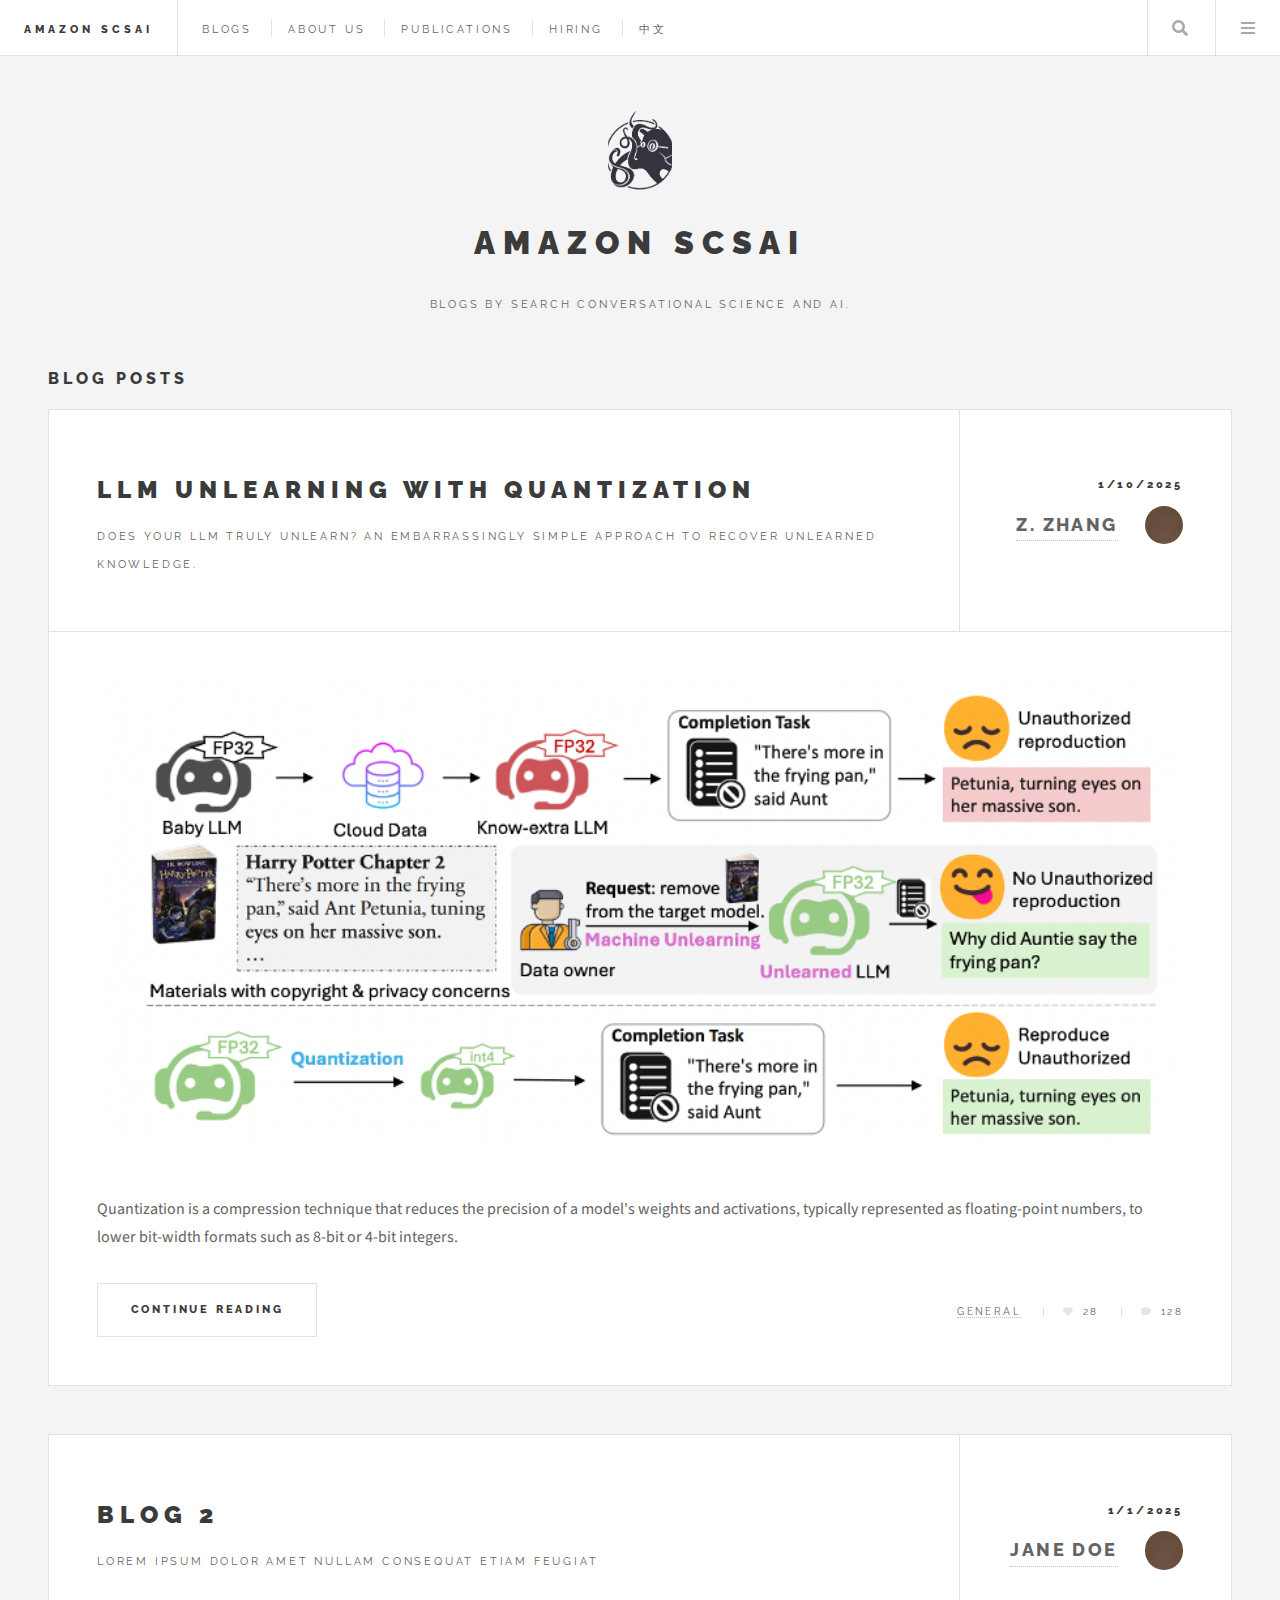
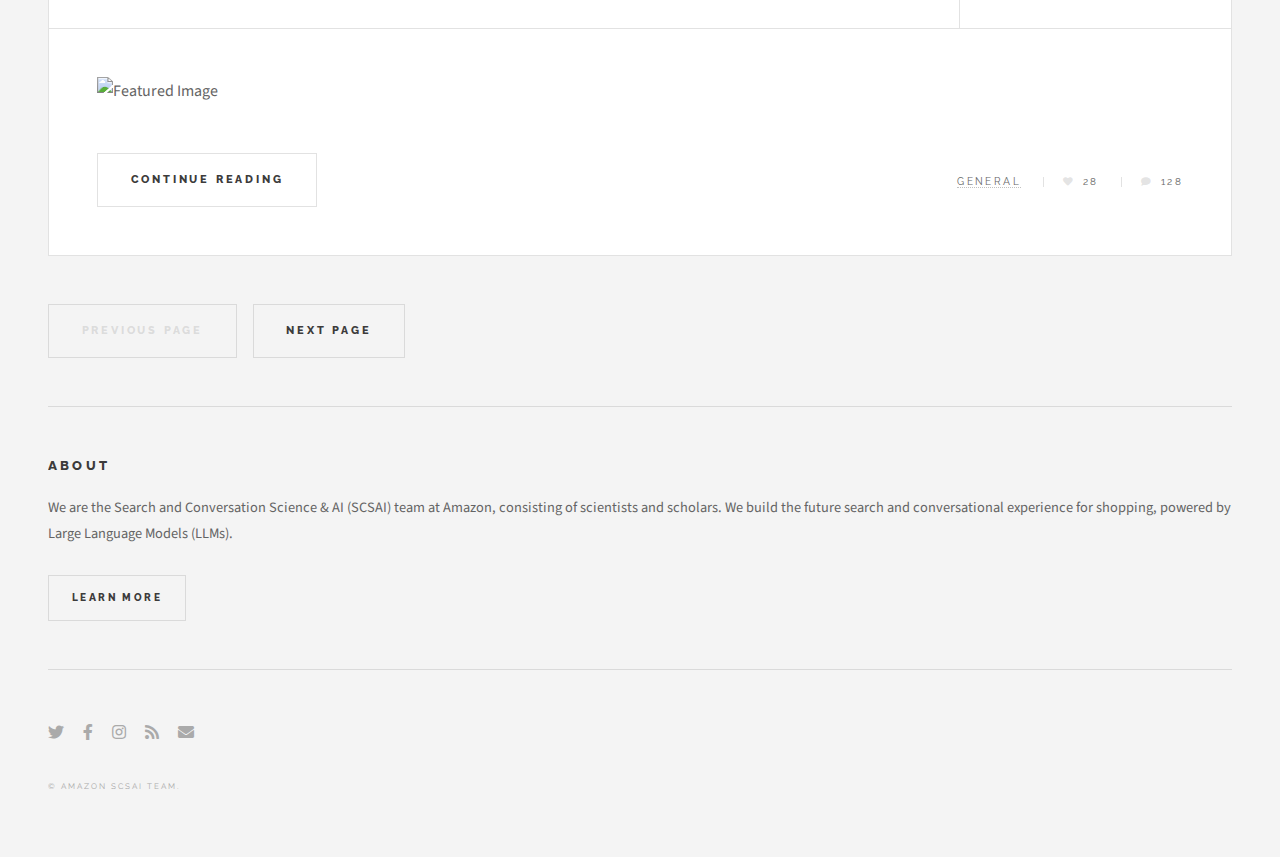
==== commit 92d01b8a: "Add json file to control posts" ====
--- a/index.html
+++ b/index.html
@@ -54,26 +54,26 @@
 								<ul class="links">
 									<li>
 										<a href="#">
-											<h3>LLM Quantization</h3>
-											<p>Feugiat tempus veroeros dolor</p>
-										</a>
-									</li>
-									<li>
-										<a href="#">
-											<h3>Blog 2</h3>
-											<p>Sed vitae justo condimentum</p>
-										</a>
-									</li>
-									<li>
-										<a href="#">
-											<h3>Blog 3</h3>
-											<p>Phasellus sed ultricies mi congue</p>
-										</a>
-									</li>
-									<li>
-										<a href="#">
-											<h3>Blog 4</h3>
-											<p>Porta lectus amet ultricies</p>
+											<h3>Blogs</h3>
+											<p>Original Research and Findings from SCSAI</p>
+										</a>
+									</li>
+									<li>
+										<a href="#">
+											<h3>About US</h3>
+											<p>Learn more about the SCSAI research team</p>
+										</a>
+									</li>
+									<li>
+										<a href="#">
+											<h3>BPublications</h3>
+											<p>Our list of publications</p>
+										</a>
+									</li>
+									<li>
+										<a href="#">
+											<h3>Hiring</h3>
+											<p>Check out our intern and full-time openings</p>
 										</a>
 									</li>
 								</ul>
@@ -90,84 +90,66 @@
 
 				<!-- Main -->
 					<div id="main">
-
-						<!-- Post -->
-							<article class="post">
-								<header>
-									<div class="title">
-										<h2><a href="single.html?post=blog1.md">LLM Quantization</a></h2>
-										<p>Does your LLM truly unlearn? An embarrassingly simple approach to recover unlearned knowledge.</p>
-									</div>
-									<div class="meta">
-										<time class="published" datetime="2015-11-01">January 10, 2025</time>
-										<a href="#" class="author"><span class="name">Z. Zhang</span><img src="images/avatar.jpg" alt="" /></a>
-									</div>
-								</header>
-								<a href="single.html?post=blog1.md" class="image featured"><img src="posts/blog1/figure1.png" alt="" /></a>
-								<p>Quantization is a compression technique that reduces the precision of a model's weights and activations, typically represented as floating-point numbers, to lower bit-width formats such as 8-bit or 4-bit integers.</p>
-								<footer>
-									<ul class="actions">
-										<li><a href="single.html?post=blog1.md" class="button large">Continue Reading</a></li>
-									</ul>
-									<ul class="stats">
-										<li><a href="#">General</a></li>
-										<li><a href="#" class="icon solid fa-heart">28</a></li>
-										<li><a href="#" class="icon solid fa-comment">128</a></li>
-									</ul>
-								</footer>
-							</article>
-
-						<!-- Post -->
-							<article class="post">
-								<header>
-									<div class="title">
-										<h2><a href="single.html">Blog 2</a></h2>
-										<p>Lorem ipsum dolor amet nullam consequat etiam feugiat</p>
-									</div>
-									<div class="meta">
-										<time class="published" datetime="2015-10-25">October 25, 2015</time>
-										<a href="#" class="author"><span class="name">Jane Doe</span><img src="images/avatar.jpg" alt="" /></a>
-									</div>
-								</header>
-								<a href="single.html" class="image featured"><img src="images/pic02.jpg" alt="" /></a>
-								<p>Mauris neque quam, fermentum ut nisl vitae, convallis maximus nisl. Sed mattis nunc id lorem euismod placerat. Vivamus porttitor magna enim, ac accumsan tortor cursus at. Phasellus sed ultricies mi non congue ullam corper.</p>
-								<footer>
-									<ul class="actions">
-										<li><a href="single.html" class="button large">Continue Reading</a></li>
-									</ul>
-									<ul class="stats">
-										<li><a href="#">General</a></li>
-										<li><a href="#" class="icon solid fa-heart">28</a></li>
-										<li><a href="#" class="icon solid fa-comment">128</a></li>
-									</ul>
-								</footer>
-							</article>
-
-						<!-- Post -->
-							<article class="post">
-								<header>
-									<div class="title">
-										<h2><a href="single.html">Blog 3</a></h2>
-										<p>Lorem ipsum dolor amet nullam consequat etiam feugiat</p>
-									</div>
-									<div class="meta">
-										<time class="published" datetime="2015-10-22">October 22, 2015</time>
-										<a href="#" class="author"><span class="name">Jane Doe</span><img src="images/avatar.jpg" alt="" /></a>
-									</div>
-								</header>
-								<a href="single.html" class="image featured"><img src="images/pic03.jpg" alt="" /></a>
-								<p>Mauris neque quam, fermentum ut nisl vitae, convallis maximus nisl. Sed mattis nunc id lorem euismod placerat. Vivamus porttitor magna enim, ac accumsan tortor cursus at. Phasellus sed ultricies mi non congue ullam corper. Praesent tincidunt sed tellus ut rutrum. Sed vitae justo condimentum, porta lectus vitae, ultricies congue gravida diam non fringilla. Cras vehicula tellus eu ligula viverra, ac fringilla turpis suscipit. Quisque vestibulum rhoncus ligula.</p>
-								<footer>
-									<ul class="actions">
-										<li><a href="single.html" class="button large">Continue Reading</a></li>
-									</ul>
-									<ul class="stats">
-										<li><a href="#">General</a></li>
-										<li><a href="#" class="icon solid fa-heart">28</a></li>
-										<li><a href="#" class="icon solid fa-comment">128</a></li>
-									</ul>
-								</footer>
-							</article>
+						<div id="blog-list">
+					        <h1>Blog Posts</h1>
+					        <div id="posts-container">Loading...</div>
+					    </div>
+
+					    <script>
+					        // Load posts.json and render the blog listing
+					        fetch('posts/posts.json')
+					            .then(response => response.json())
+					            .then(posts => {
+					                const container = document.getElementById('posts-container');
+					                container.innerHTML = ''; // Clear loading message
+
+					                if (posts.length === 0) {
+					                    container.innerHTML = '<p>No posts available.</p>';
+					                    return;
+					                }
+
+					                posts.forEach(post => {
+					                    const article = document.createElement('article');
+					                    article.className = 'post';
+
+					                    article.innerHTML = `
+					                        <header>
+					                            <div class="title">
+					                                <h2><a href="single.html?post=${post.file}">${post.title}</a></h2>
+					                                <p>${post.full_title}</p>
+					                            </div>
+					                            <div class="meta">
+					                                <time class="published" datetime="${post.date}">${new Date(post.date).toLocaleDateString()}</time>
+					                                <a href="#" class="author">
+					                                    <span class="name">${post.author}</span>
+					                                    <img src="images/avatar.jpg" alt="Author Avatar" />
+					                                </a>
+					                            </div>
+					                        </header>
+					                        <a href="single.html?post=${post.file}" class="image featured">
+					                            <img src="posts/${post.file.replace('.md', '')}/figure1.png" alt="Featured Image" />
+					                        </a>
+					                        <p>${post.abstract || ''}</p>
+					                        <footer>
+					                            <ul class="actions">
+					                                <li><a href="single.html?post=${post.file}" class="button large">Continue Reading</a></li>
+					                            </ul>
+					                            <ul class="stats">
+					                                <li><a href="#">General</a></li>
+					                                <li><a href="#" class="icon solid fa-heart">28</a></li>
+					                                <li><a href="#" class="icon solid fa-comment">128</a></li>
+					                            </ul>
+					                        </footer>
+					                    `;
+
+					                    container.appendChild(article);
+					                });
+					            })
+					            .catch(error => {
+					                console.error('Error loading posts:', error);
+					                document.getElementById('posts-container').innerHTML = '<p>Error loading posts.</p>';
+					            });
+					    </script>
 
 						<!-- Pagination -->
 							<ul class="actions pagination">
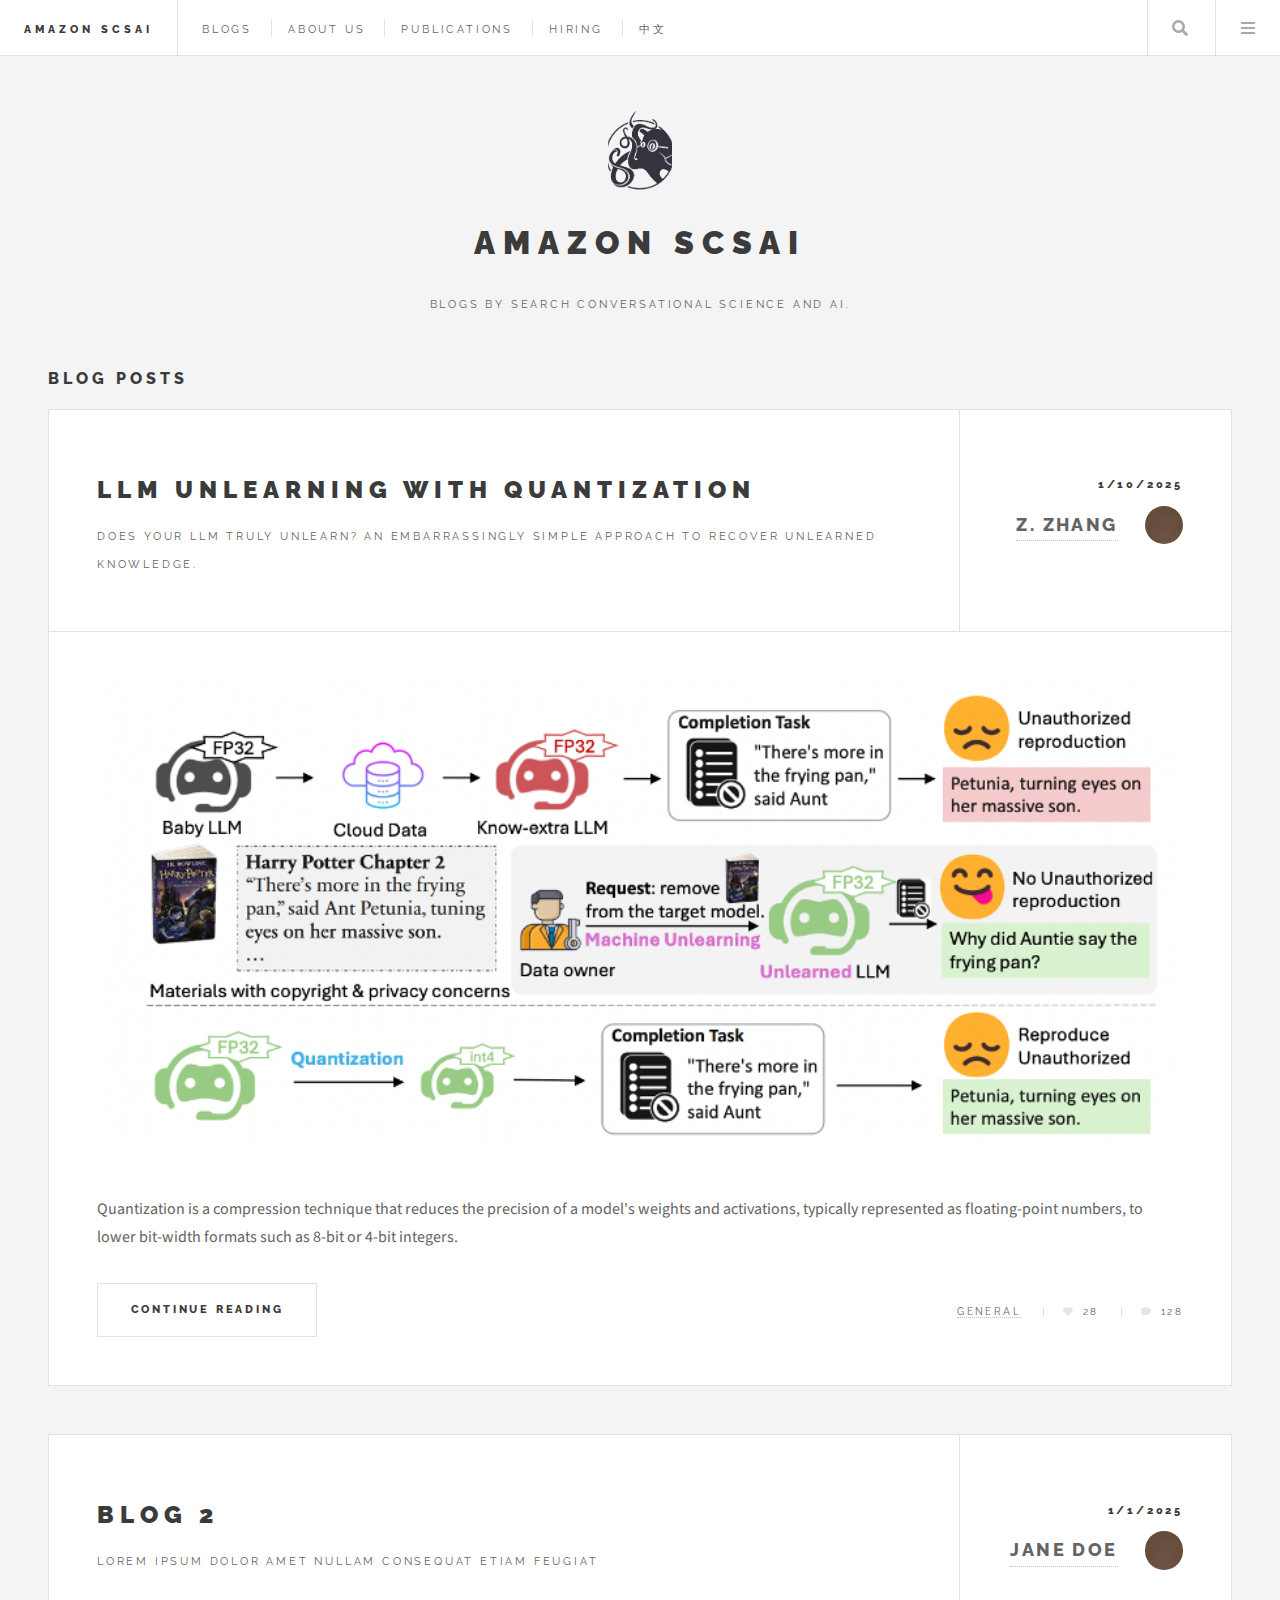
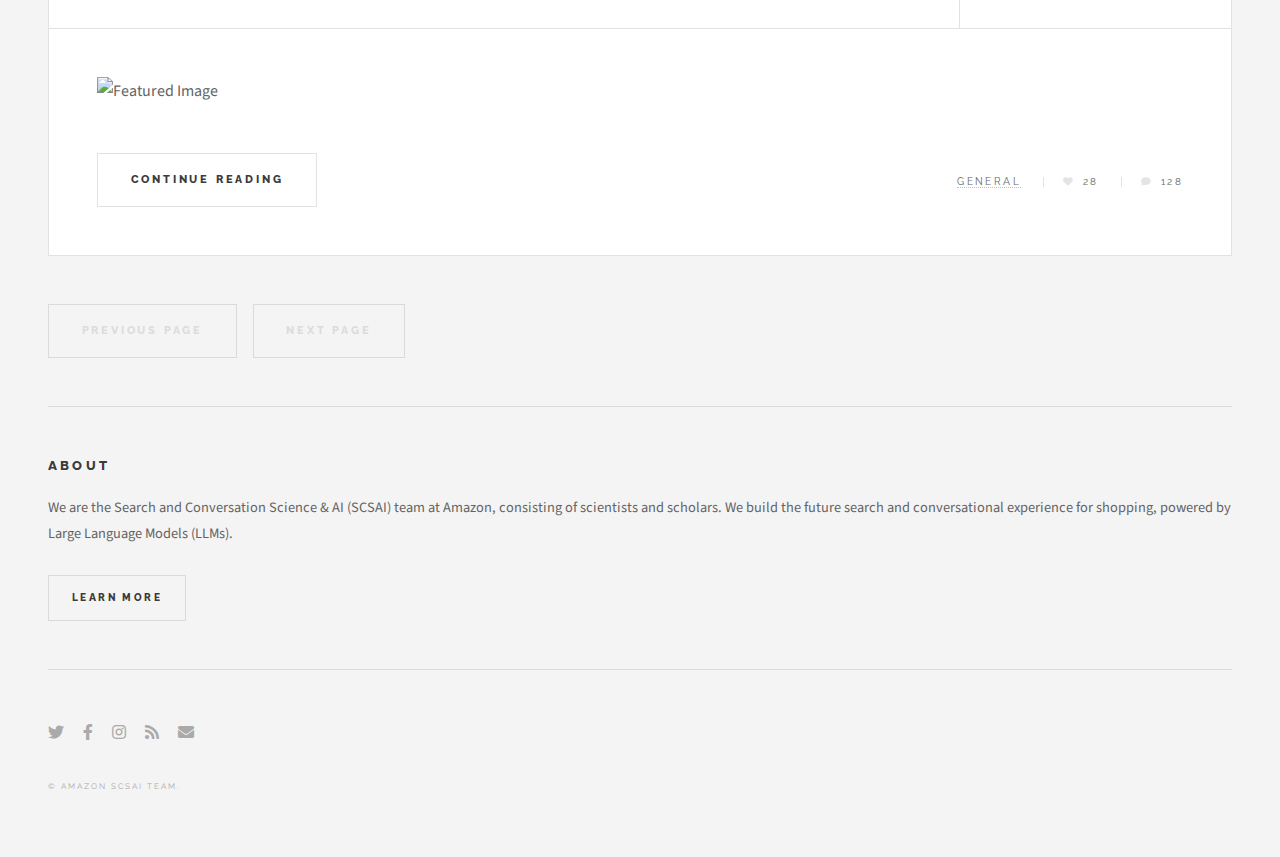
==== commit 388453e8: "Add pagination" ====
--- a/index.html
+++ b/index.html
@@ -90,74 +90,135 @@
 
 				<!-- Main -->
 					<div id="main">
-						<div id="blog-list">
-					        <h1>Blog Posts</h1>
-					        <div id="posts-container">Loading...</div>
-					    </div>
-
-					    <script>
-					        // Load posts.json and render the blog listing
-					        fetch('posts/posts.json')
-					            .then(response => response.json())
-					            .then(posts => {
-					                const container = document.getElementById('posts-container');
-					                container.innerHTML = ''; // Clear loading message
-
-					                if (posts.length === 0) {
-					                    container.innerHTML = '<p>No posts available.</p>';
-					                    return;
-					                }
-
-					                posts.forEach(post => {
-					                    const article = document.createElement('article');
-					                    article.className = 'post';
-
-					                    article.innerHTML = `
-					                        <header>
-					                            <div class="title">
-					                                <h2><a href="single.html?post=${post.file}">${post.title}</a></h2>
-					                                <p>${post.full_title}</p>
-					                            </div>
-					                            <div class="meta">
-					                                <time class="published" datetime="${post.date}">${new Date(post.date).toLocaleDateString()}</time>
-					                                <a href="#" class="author">
-					                                    <span class="name">${post.author}</span>
-					                                    <img src="images/avatar.jpg" alt="Author Avatar" />
-					                                </a>
-					                            </div>
-					                        </header>
-					                        <a href="single.html?post=${post.file}" class="image featured">
-					                            <img src="posts/${post.file.replace('.md', '')}/figure1.png" alt="Featured Image" />
-					                        </a>
-					                        <p>${post.abstract || ''}</p>
-					                        <footer>
-					                            <ul class="actions">
-					                                <li><a href="single.html?post=${post.file}" class="button large">Continue Reading</a></li>
-					                            </ul>
-					                            <ul class="stats">
-					                                <li><a href="#">General</a></li>
-					                                <li><a href="#" class="icon solid fa-heart">28</a></li>
-					                                <li><a href="#" class="icon solid fa-comment">128</a></li>
-					                            </ul>
-					                        </footer>
-					                    `;
-
-					                    container.appendChild(article);
-					                });
-					            })
-					            .catch(error => {
-					                console.error('Error loading posts:', error);
-					                document.getElementById('posts-container').innerHTML = '<p>Error loading posts.</p>';
-					            });
-					    </script>
-
-						<!-- Pagination -->
-							<ul class="actions pagination">
-								<li><a href="" class="disabled button large previous">Previous Page</a></li>
-								<li><a href="#" class="button large next">Next Page</a></li>
-							</ul>
-
-					</div>
+				        <header>
+				            <h1>Blog Posts</h1>
+				        </header>
+				        <section id="posts-container">
+				            Loading...
+				        </section>
+
+				        <!-- Pagination -->
+				        <ul class="actions pagination">
+				            <li><a href="#" id="prev-page" class="button large previous">Previous Page</a></li>
+				            <li><a href="#" id="next-page" class="button large next">Next Page</a></li>
+				        </ul>
+				    </div>
+
+				    <script>
+				        const POSTS_PER_PAGE = 5; // Number of posts per page
+				        let currentPage = 1; // Start on the first page
+				        let posts = []; // Array to hold posts data
+
+				        // Function to render posts for the current page
+				        function renderPosts() {
+				            const container = document.getElementById('posts-container');
+				            container.innerHTML = ''; // Clear previous posts
+
+				            // Calculate the starting and ending index for the current page
+				            const startIndex = (currentPage - 1) * POSTS_PER_PAGE;
+				            const endIndex = startIndex + POSTS_PER_PAGE;
+				            const postsToRender = posts.slice(startIndex, endIndex);
+
+				            if (postsToRender.length === 0) {
+				                container.innerHTML = '<p>No posts available.</p>';
+				                return;
+				            }
+
+				            postsToRender.forEach(post => {
+				                const article = document.createElement('article');
+				                article.className = 'post';
+
+				                article.innerHTML = `
+				                    <header>
+				                        <div class="title">
+				                            <h2><a href="single.html?post=${post.file}">${post.title}</a></h2>
+				                            <p>${post.full_title}</p>
+				                        </div>
+				                        <div class="meta">
+				                            <time class="published" datetime="${post.date}">${new Date(post.date).toLocaleDateString()}</time>
+				                            <a href="#" class="author">
+				                                <span class="name">${post.author}</span>
+				                                <img src="images/avatar.jpg" alt="Author Avatar" />
+				                            </a>
+				                        </div>
+				                    </header>
+				                    <a href="single.html?post=${post.file}" class="image featured">
+				                        <img src="posts/${post.file.replace('.md', '')}/figure1.png" alt="Featured Image" />
+				                    </a>
+				                    <p>${post.abstract || ''}</p>
+				                    <footer>
+				                        <ul class="actions">
+				                            <li><a href="single.html?post=${post.file}" class="button large">Continue Reading</a></li>
+				                        </ul>
+				                        <ul class="stats">
+				                            <li><a href="#">General</a></li>
+				                            <li><a href="#" class="icon solid fa-heart">28</a></li>
+				                            <li><a href="#" class="icon solid fa-comment">128</a></li>
+				                        </ul>
+				                    </footer>
+				                `;
+
+				                container.appendChild(article);
+				            });
+
+				            updatePaginationControls();
+				        }
+
+				        // Function to update the state of pagination buttons
+				        function updatePaginationControls() {
+				            const prevButton = document.getElementById('prev-page');
+				            const nextButton = document.getElementById('next-page');
+
+				            // Disable the previous button if on the first page
+				            if (currentPage === 1) {
+				                prevButton.classList.add('disabled');
+				                prevButton.href = '#';
+				            } else {
+				                prevButton.classList.remove('disabled');
+				                prevButton.href = '#';
+				            }
+
+				            // Disable the next button if on the last page
+				            const totalPages = Math.ceil(posts.length / POSTS_PER_PAGE);
+				            if (currentPage === totalPages) {
+				                nextButton.classList.add('disabled');
+				                nextButton.href = '#';
+				            } else {
+				                nextButton.classList.remove('disabled');
+				                nextButton.href = '#';
+				            }
+				        }
+
+				        // Event listeners for pagination buttons
+				        document.getElementById('prev-page').addEventListener('click', event => {
+				            event.preventDefault();
+				            if (currentPage > 1) {
+				                currentPage--;
+				                renderPosts();
+				            }
+				        });
+
+				        document.getElementById('next-page').addEventListener('click', event => {
+				            event.preventDefault();
+				            const totalPages = Math.ceil(posts.length / POSTS_PER_PAGE);
+				            if (currentPage < totalPages) {
+				                currentPage++;
+				                renderPosts();
+				            }
+				        });
+
+				        // Fetch posts.json and initialize the page
+				        fetch('posts/posts.json')
+				            .then(response => response.json())
+				            .then(data => {
+				                posts = data; // Save posts data
+				                renderPosts(); // Render the first page
+				            })
+				            .catch(error => {
+				                console.error('Error loading posts:', error);
+				                document.getElementById('posts-container').innerHTML = '<p>Error loading posts.</p>';
+				            });
+				    </script>
 
 				<!-- Sidebar -->
 					<section id="sidebar">
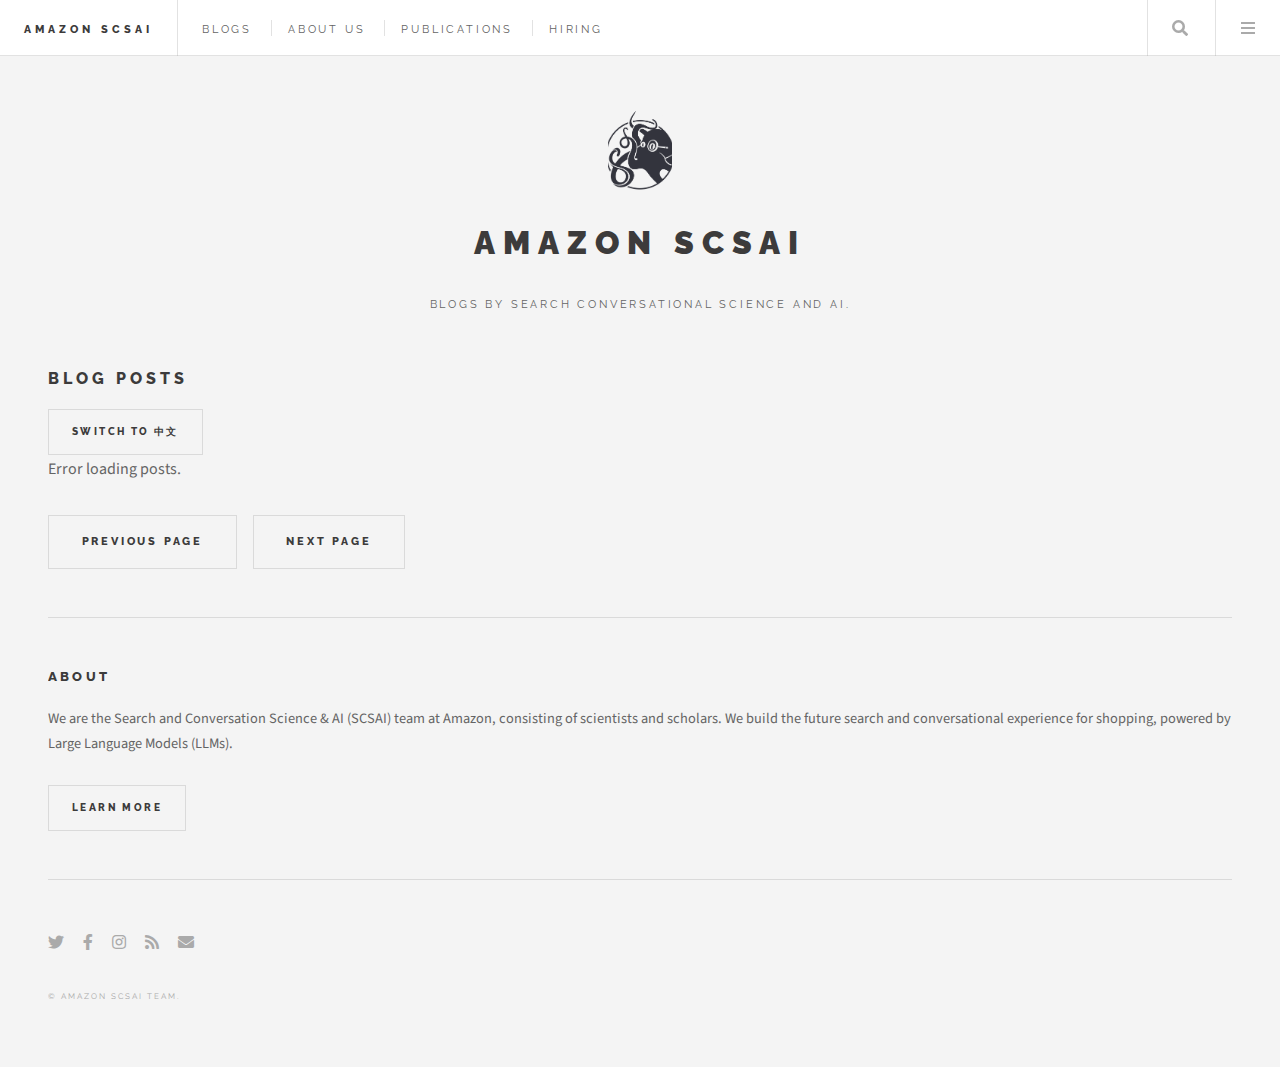
==== commit c12d5252: "Update language switch" ====
--- a/index.html
+++ b/index.html
@@ -21,8 +21,11 @@
 								<li><a href="#">About US</a></li>
 								<li><a href="#">Publications</a></li>
 								<li><a href="#">Hiring</a></li>
-								<li><a href="#">中文</a></li>
 							</ul>
+							<div id="language-toggle">
+							    <button onclick="switchLanguage('en')">English</button>
+							    <button onclick="switchLanguage('zh')">中文</button>
+							</div>
 						</nav>
 						<nav class="main">
 							<ul>
@@ -90,135 +93,133 @@
 
 				<!-- Main -->
 					<div id="main">
-				        <header>
-				            <h1>Blog Posts</h1>
-				        </header>
-				        <section id="posts-container">
-				            Loading...
-				        </section>
-
-				        <!-- Pagination -->
-				        <ul class="actions pagination">
-				            <li><a href="#" id="prev-page" class="button large previous">Previous Page</a></li>
-				            <li><a href="#" id="next-page" class="button large next">Next Page</a></li>
-				        </ul>
-				    </div>
-
-				    <script>
-				        const POSTS_PER_PAGE = 5; // Number of posts per page
-				        let currentPage = 1; // Start on the first page
-				        let posts = []; // Array to hold posts data
-
-				        // Function to render posts for the current page
-				        function renderPosts() {
-				            const container = document.getElementById('posts-container');
-				            container.innerHTML = ''; // Clear previous posts
-
-				            // Calculate the starting and ending index for the current page
-				            const startIndex = (currentPage - 1) * POSTS_PER_PAGE;
-				            const endIndex = startIndex + POSTS_PER_PAGE;
-				            const postsToRender = posts.slice(startIndex, endIndex);
-
-				            if (postsToRender.length === 0) {
-				                container.innerHTML = '<p>No posts available.</p>';
-				                return;
-				            }
-
-				            postsToRender.forEach(post => {
-				                const article = document.createElement('article');
-				                article.className = 'post';
-
-				                article.innerHTML = `
-				                    <header>
-				                        <div class="title">
-				                            <h2><a href="single.html?post=${post.file}">${post.title}</a></h2>
-				                            <p>${post.full_title}</p>
-				                        </div>
-				                        <div class="meta">
-				                            <time class="published" datetime="${post.date}">${new Date(post.date).toLocaleDateString()}</time>
-				                            <a href="#" class="author">
-				                                <span class="name">${post.author}</span>
-				                                <img src="images/avatar.jpg" alt="Author Avatar" />
-				                            </a>
-				                        </div>
-				                    </header>
-				                    <a href="single.html?post=${post.file}" class="image featured">
-				                        <img src="posts/${post.file.replace('.md', '')}/figure1.png" alt="Featured Image" />
-				                    </a>
-				                    <p>${post.abstract || ''}</p>
-				                    <footer>
-				                        <ul class="actions">
-				                            <li><a href="single.html?post=${post.file}" class="button large">Continue Reading</a></li>
-				                        </ul>
-				                        <ul class="stats">
-				                            <li><a href="#">General</a></li>
-				                            <li><a href="#" class="icon solid fa-heart">28</a></li>
-				                            <li><a href="#" class="icon solid fa-comment">128</a></li>
-				                        </ul>
-				                    </footer>
-				                `;
-
-				                container.appendChild(article);
-				            });
-
-				            updatePaginationControls();
-				        }
-
-				        // Function to update the state of pagination buttons
-				        function updatePaginationControls() {
-				            const prevButton = document.getElementById('prev-page');
-				            const nextButton = document.getElementById('next-page');
-
-				            // Disable the previous button if on the first page
-				            if (currentPage === 1) {
-				                prevButton.classList.add('disabled');
-				                prevButton.href = '#';
-				            } else {
-				                prevButton.classList.remove('disabled');
-				                prevButton.href = '#';
-				            }
-
-				            // Disable the next button if on the last page
-				            const totalPages = Math.ceil(posts.length / POSTS_PER_PAGE);
-				            if (currentPage === totalPages) {
-				                nextButton.classList.add('disabled');
-				                nextButton.href = '#';
-				            } else {
-				                nextButton.classList.remove('disabled');
-				                nextButton.href = '#';
-				            }
-				        }
-
-				        // Event listeners for pagination buttons
-				        document.getElementById('prev-page').addEventListener('click', event => {
-				            event.preventDefault();
-				            if (currentPage > 1) {
-				                currentPage--;
-				                renderPosts();
-				            }
-				        });
-
-				        document.getElementById('next-page').addEventListener('click', event => {
-				            event.preventDefault();
-				            const totalPages = Math.ceil(posts.length / POSTS_PER_PAGE);
-				            if (currentPage < totalPages) {
-				                currentPage++;
-				                renderPosts();
-				            }
-				        });
-
-				        // Fetch posts.json and initialize the page
-				        fetch('posts/posts.json')
-				            .then(response => response.json())
-				            .then(data => {
-				                posts = data; // Save posts data
-				                renderPosts(); // Render the first page
-				            })
-				            .catch(error => {
-				                console.error('Error loading posts:', error);
-				                document.getElementById('posts-container').innerHTML = '<p>Error loading posts.</p>';
-				            });
-				    </script>
+					    <header>
+					        <h1 id="page-title">Blog Posts</h1>
+					        <button id="lang-switch">Switch to 中文</button>
+					    </header>
+					    <section id="posts-container">
+					        Loading...
+					    </section>
+
+					    <!-- Pagination -->
+					    <ul class="actions pagination">
+					        <li><a href="#" id="prev-page" class="button large previous">Previous Page</a></li>
+					        <li><a href="#" id="next-page" class="button large next">Next Page</a></li>
+					    </ul>
+					</div>
+
+					<script>
+					    const POSTS_PER_PAGE = 5; 
+					    let currentPage = 1; 
+					    let posts = []; 
+
+					    // Get current language from URL (default: English)
+					    const urlParams = new URLSearchParams(window.location.search);
+					    let language = urlParams.get("lang") || "en"; 
+
+					    // Function to update URL with new language
+					    function switchLanguage() {
+					        const newLang = language === "en" ? "zh" : "en";
+					        urlParams.set("lang", newLang);
+					        window.location.search = urlParams.toString();
+					    }
+
+					    // Update the language switch button text
+					    document.getElementById("lang-switch").textContent = language === "en" ? "Switch to 中文" : "切换到 English";
+					    document.getElementById("lang-switch").addEventListener("click", switchLanguage);
+
+					    // Function to render posts for the current page
+					    function renderPosts() {
+					        const container = document.getElementById('posts-container');
+					        container.innerHTML = ''; 
+
+					        // Calculate pagination indexes
+					        const startIndex = (currentPage - 1) * POSTS_PER_PAGE;
+					        const endIndex = startIndex + POSTS_PER_PAGE;
+					        const postsToRender = posts.slice(startIndex, endIndex);
+
+					        if (postsToRender.length === 0) {
+					            container.innerHTML = '<p>No posts available.</p>';
+					            return;
+					        }
+
+					        postsToRender.forEach(post => {
+					            const article = document.createElement('article');
+					            article.className = 'post';
+
+					            article.innerHTML = `
+					                <header>
+					                    <div class="title">
+					                        <h2><a href="single.html?post=${post.file[language]}&lang=${language}">${post.title[language]}</a></h2>
+					                        <p>${post.full_title[language]}</p>
+					                    </div>
+					                    <div class="meta">
+					                        <time class="published" datetime="${post.date}">${new Date(post.date).toLocaleDateString(language === "zh" ? "zh-CN" : "en-US", { year: 'numeric', month: 'long', day: 'numeric' })}</time>
+					                        <a href="#" class="author">
+					                            <span class="name">${post.author}</span>
+					                            <img src="images/avatar.jpg" alt="Author Avatar" />
+					                        </a>
+					                    </div>
+					                </header>
+					                <a href="single.html?post=${post.file[language]}&lang=${language}" class="image featured">
+					                    <img src="posts/${post.file[language].replace('.md', '')}/figure1.png" alt="Featured Image" />
+					                </a>
+					                <p>${post.abstract[language] || ''}</p>
+					                <footer>
+					                    <ul class="actions">
+					                        <li><a href="single.html?post=${post.file[language]}&lang=${language}" class="button large">${language === "zh" ? "继续阅读" : "Continue Reading"}</a></li>
+					                    </ul>
+					                </footer>
+					            `;
+
+					            container.appendChild(article);
+					        });
+
+					        updatePaginationControls();
+					    }
+
+					    // Function to update pagination buttons
+					    function updatePaginationControls() {
+					        const prevButton = document.getElementById('prev-page');
+					        const nextButton = document.getElementById('next-page');
+
+					        const totalPages = Math.ceil(posts.length / POSTS_PER_PAGE);
+
+					        prevButton.classList.toggle('disabled', currentPage === 1);
+					        nextButton.classList.toggle('disabled', currentPage === totalPages);
+					    }
+
+					    // Event listeners for pagination buttons
+					    document.getElementById('prev-page').addEventListener('click', event => {
+					        event.preventDefault();
+					        if (currentPage > 1) {
+					            currentPage--;
+					            renderPosts();
+					        }
+					    });
+
+					    document.getElementById('next-page').addEventListener('click', event => {
+					        event.preventDefault();
+					        const totalPages = Math.ceil(posts.length / POSTS_PER_PAGE);
+					        if (currentPage < totalPages) {
+					            currentPage++;
+					            renderPosts();
+					        }
+					    });
+
+					    // Fetch posts.json and initialize the page
+					    fetch('posts/posts.json')
+					        .then(response => response.json())
+					        .then(data => {
+					            posts = data; 
+					            renderPosts(); 
+					        })
+					        .catch(error => {
+					            console.error('Error loading posts:', error);
+					            document.getElementById('posts-container').innerHTML = '<p>Error loading posts.</p>';
+					        });
+					</script>
+
 
 				<!-- Sidebar -->
 					<section id="sidebar">
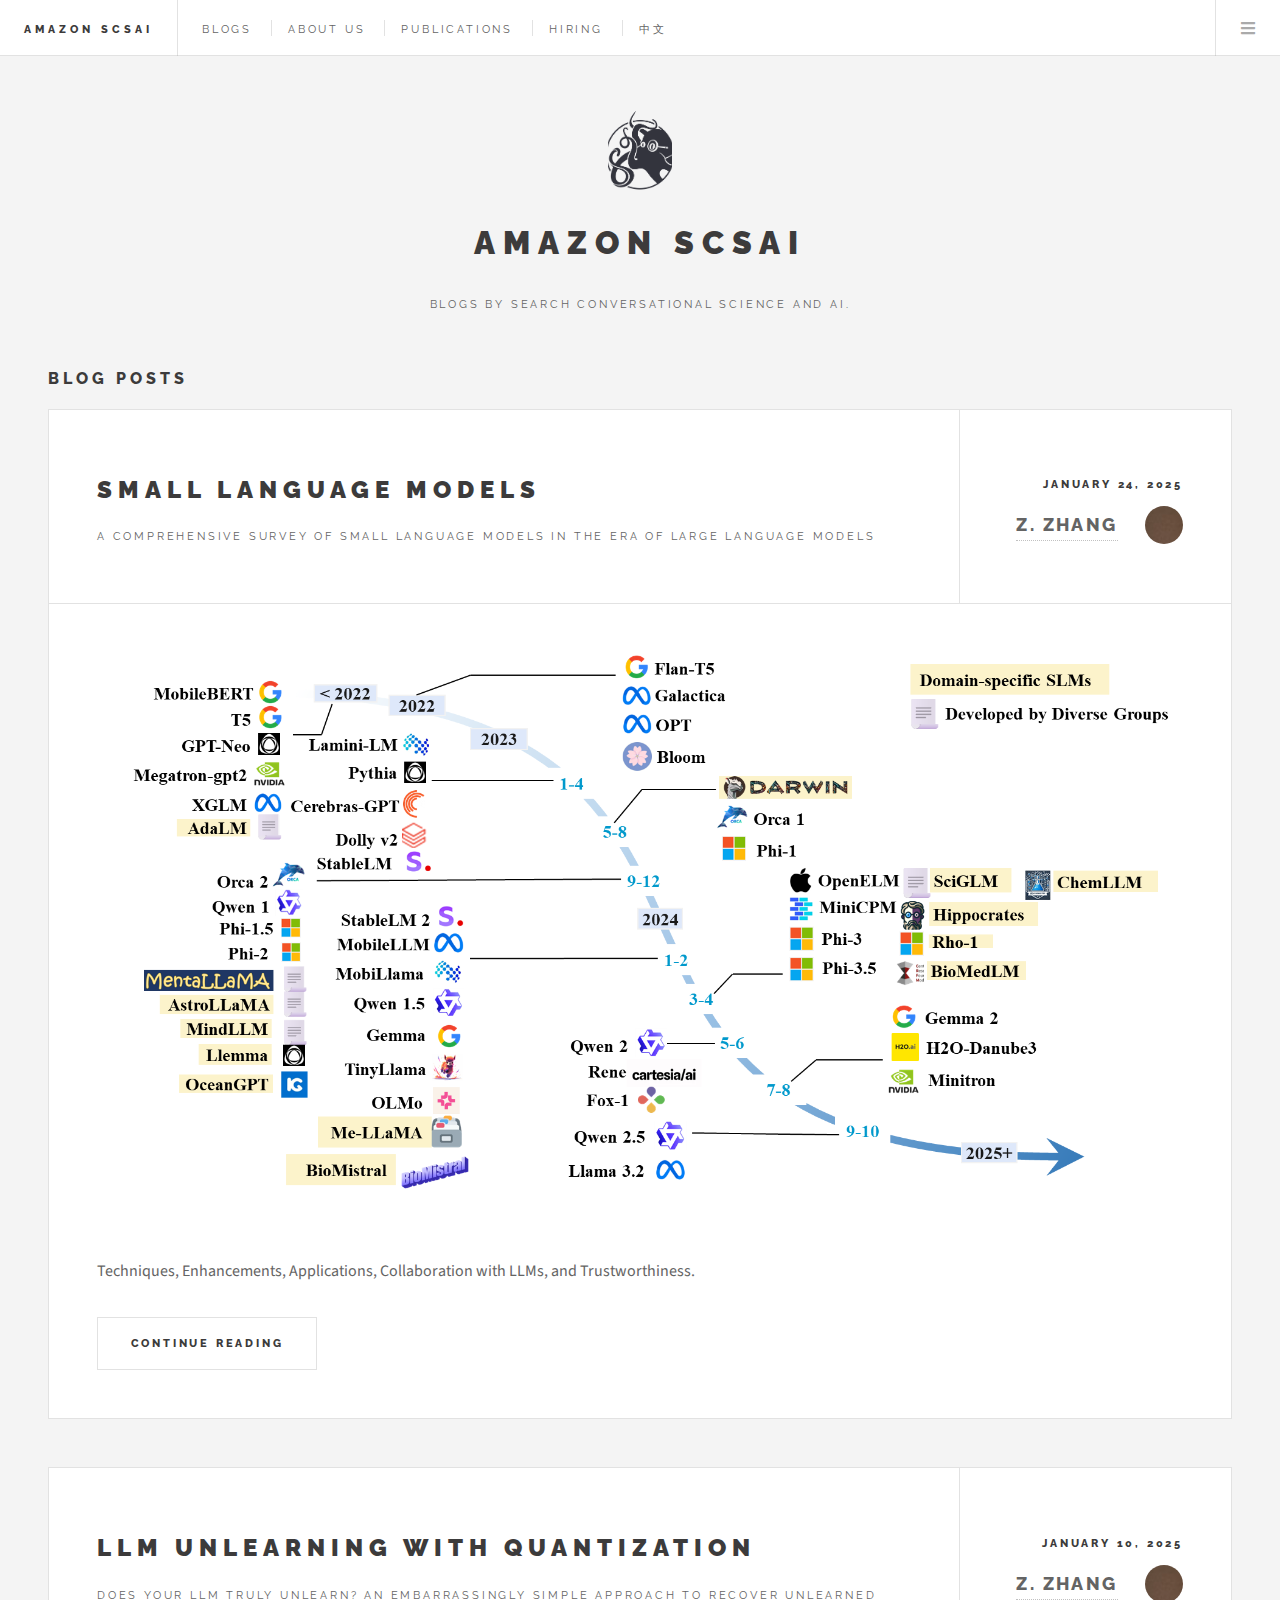
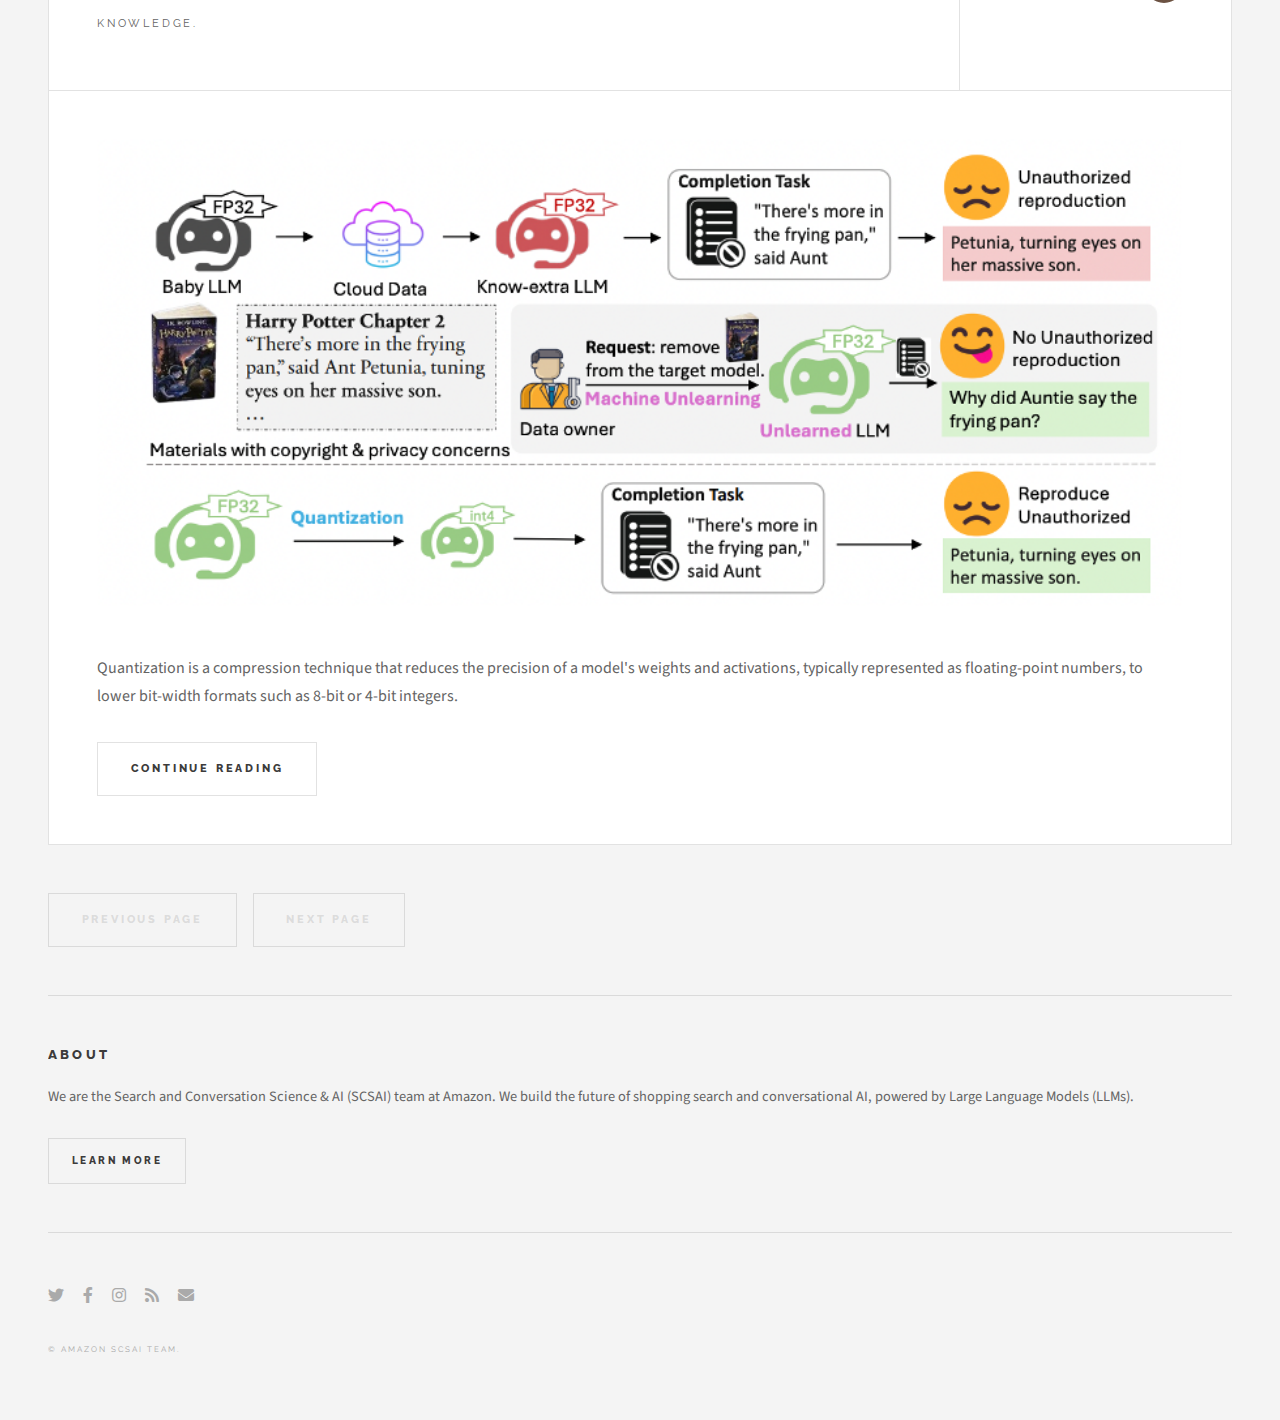
==== commit 0c3e28d6: "Update language switch" ====
--- a/index.html
+++ b/index.html
@@ -1,270 +1,128 @@
 <!DOCTYPE HTML>
 
 <html>
-	<head>
-		<title>Amazon SCSAI Team</title>
-		<meta charset="utf-8" />
-		<meta name="viewport" content="width=device-width, initial-scale=1, user-scalable=no" />
-		<link rel="stylesheet" href="assets/css/main.css" />
-	</head>
-	<body class="is-preload">
+<head>
+    <title>Amazon SCSAI Team</title>
+    <meta charset="utf-8" />
+    <meta name="viewport" content="width=device-width, initial-scale=1, user-scalable=no" />
+    <link rel="stylesheet" href="assets/css/main.css" />
+</head>
+<body class="is-preload">
 
-		<!-- Wrapper -->
-			<div id="wrapper">
+    <!-- Wrapper -->
+    <div id="wrapper">
 
-				<!-- Header -->
-					<header id="header">
-						<h1><a href="index.html">Amazon SCSAI</a></h1>
-						<nav class="links">
-							<ul>
-								<li><a href="#">Blogs</a></li>
-								<li><a href="#">About US</a></li>
-								<li><a href="#">Publications</a></li>
-								<li><a href="#">Hiring</a></li>
-							</ul>
-							<div id="language-toggle">
-							    <button onclick="switchLanguage('en')">English</button>
-							    <button onclick="switchLanguage('zh')">中文</button>
-							</div>
-						</nav>
-						<nav class="main">
-							<ul>
-								<li class="search">
-									<a class="fa-search" href="#search">Search</a>
-									<form id="search" method="get" action="#">
-										<input type="text" name="query" placeholder="Search" />
-									</form>
-								</li>
-								<li class="menu">
-									<a class="fa-bars" href="#menu">Menu</a>
-								</li>
-							</ul>
-						</nav>
-					</header>
+        <!-- Header -->
+        <header id="header">
+            <h1><a href="index.html">Amazon SCSAI</a></h1>
+            <nav class="links">
+                <ul>
+                    <li><a href="#">Blogs</a></li>
+                    <li><a href="#">About Us</a></li>
+                    <li><a href="#">Publications</a></li>
+                    <li><a href="#">Hiring</a></li>
+                    <li><a href="index_zh.html" id="lang-switch">中文</a></li>
+                </ul>
+            </nav>
+            <nav class="main">
+				<ul>
+					<li class="menu">
+						<a class="fa-bars" href="#menu">Menu</a>
+					</li>
+				</ul>
+			</nav>
+        </header>
 
-				<!-- Menu -->
-					<section id="menu">
+		<!-- Menu -->
+		<section id="menu">
+			<!-- Links -->
+			<section>
+				<ul class="links">
+					<li>
+						<a href="#">
+							<h3>Blogs</h3>
+							<p>Original Research and Findings from SCSAI</p>
+						</a>
+					</li>
+					<li>
+						<a href="#">
+							<h3>About US</h3>
+							<p>Learn more about the SCSAI research team</p>
+						</a>
+					</li>
+					<li>
+						<a href="#">
+							<h3>BPublications</h3>
+							<p>Our list of publications</p>
+						</a>
+					</li>
+					<li>
+						<a href="#">
+							<h3>Hiring</h3>
+							<p>Check out our intern and full-time openings</p>
+						</a>
+					</li>
+				</ul>
+			</section>
+		</section>
 
-						<!-- Search -->
-							<section>
-								<form class="search" method="get" action="#">
-									<input type="text" name="query" placeholder="Search" />
-								</form>
-							</section>
+        <!-- Main -->
+        <div id="main">
+            <header>
+                <h1 id="page-title">Blog Posts</h1>
+            </header>
+            <section id="posts-container">
+                Loading...
+            </section>
 
-						<!-- Links -->
-							<section>
-								<ul class="links">
-									<li>
-										<a href="#">
-											<h3>Blogs</h3>
-											<p>Original Research and Findings from SCSAI</p>
-										</a>
-									</li>
-									<li>
-										<a href="#">
-											<h3>About US</h3>
-											<p>Learn more about the SCSAI research team</p>
-										</a>
-									</li>
-									<li>
-										<a href="#">
-											<h3>BPublications</h3>
-											<p>Our list of publications</p>
-										</a>
-									</li>
-									<li>
-										<a href="#">
-											<h3>Hiring</h3>
-											<p>Check out our intern and full-time openings</p>
-										</a>
-									</li>
-								</ul>
-							</section>
+            <!-- Pagination -->
+            <ul class="actions pagination">
+                <li><a href="#" id="prev-page" class="button large previous">Previous Page</a></li>
+                <li><a href="#" id="next-page" class="button large next">Next Page</a></li>
+            </ul>
+        </div>
 
-						<!-- Actions -->
-							<section>
-								<ul class="actions stacked">
-									<li><a href="#" class="button large fit">Log In</a></li>
-								</ul>
-							</section>
+        <script src="assets/js/blogs.js"></script>
 
-					</section>
+        <!-- Sidebar -->
+        <section id="sidebar">
+            <section id="intro">
+                <a href="#" class="logo"><img src="images/logo.png" alt="" /></a>
+                <header>
+                    <h2>Amazon SCSAI</h2>
+                    <p>Blogs by Search Conversational Science and AI.</p>
+                </header>
+            </section>
 
-				<!-- Main -->
-					<div id="main">
-					    <header>
-					        <h1 id="page-title">Blog Posts</h1>
-					        <button id="lang-switch">Switch to 中文</button>
-					    </header>
-					    <section id="posts-container">
-					        Loading...
-					    </section>
+            <section class="blurb">
+                <h2>About</h2>
+                <p>We are the Search and Conversation Science & AI (SCSAI) team at Amazon. We build the future of shopping search and conversational AI, powered by Large Language Models (LLMs).</p>
+                <ul class="actions">
+                    <li><a href="#" class="button">Learn More</a></li>
+                </ul>
+            </section>
 
-					    <!-- Pagination -->
-					    <ul class="actions pagination">
-					        <li><a href="#" id="prev-page" class="button large previous">Previous Page</a></li>
-					        <li><a href="#" id="next-page" class="button large next">Next Page</a></li>
-					    </ul>
-					</div>
+            <!-- Footer -->
+            <section id="footer">
+                <ul class="icons">
+                    <li><a href="#" class="icon brands fa-twitter"><span class="label">Twitter</span></a></li>
+                    <li><a href="#" class="icon brands fa-facebook-f"><span class="label">Facebook</span></a></li>
+                    <li><a href="#" class="icon brands fa-instagram"><span class="label">Instagram</span></a></li>
+                    <li><a href="#" class="icon solid fa-rss"><span class="label">RSS</span></a></li>
+                    <li><a href="#" class="icon solid fa-envelope"><span class="label">Email</span></a></li>
+                </ul>
+                <p class="copyright">&copy; Amazon SCSAI team.</p>
+            </section>
+        </section>
 
-					<script>
-					    const POSTS_PER_PAGE = 5; 
-					    let currentPage = 1; 
-					    let posts = []; 
+    </div>
 
-					    // Get current language from URL (default: English)
-					    const urlParams = new URLSearchParams(window.location.search);
-					    let language = urlParams.get("lang") || "en"; 
+    <!-- Scripts -->
+    <script src="assets/js/jquery.min.js"></script>
+    <script src="assets/js/browser.min.js"></script>
+    <script src="assets/js/breakpoints.min.js"></script>
+    <script src="assets/js/util.js"></script>
+    <script src="assets/js/main.js"></script>
 
-					    // Function to update URL with new language
-					    function switchLanguage() {
-					        const newLang = language === "en" ? "zh" : "en";
-					        urlParams.set("lang", newLang);
-					        window.location.search = urlParams.toString();
-					    }
-
-					    // Update the language switch button text
-					    document.getElementById("lang-switch").textContent = language === "en" ? "Switch to 中文" : "切换到 English";
-					    document.getElementById("lang-switch").addEventListener("click", switchLanguage);
-
-					    // Function to render posts for the current page
-					    function renderPosts() {
-					        const container = document.getElementById('posts-container');
-					        container.innerHTML = ''; 
-
-					        // Calculate pagination indexes
-					        const startIndex = (currentPage - 1) * POSTS_PER_PAGE;
-					        const endIndex = startIndex + POSTS_PER_PAGE;
-					        const postsToRender = posts.slice(startIndex, endIndex);
-
-					        if (postsToRender.length === 0) {
-					            container.innerHTML = '<p>No posts available.</p>';
-					            return;
-					        }
-
-					        postsToRender.forEach(post => {
-					            const article = document.createElement('article');
-					            article.className = 'post';
-
-					            article.innerHTML = `
-					                <header>
-					                    <div class="title">
-					                        <h2><a href="single.html?post=${post.file[language]}&lang=${language}">${post.title[language]}</a></h2>
-					                        <p>${post.full_title[language]}</p>
-					                    </div>
-					                    <div class="meta">
-					                        <time class="published" datetime="${post.date}">${new Date(post.date).toLocaleDateString(language === "zh" ? "zh-CN" : "en-US", { year: 'numeric', month: 'long', day: 'numeric' })}</time>
-					                        <a href="#" class="author">
-					                            <span class="name">${post.author}</span>
-					                            <img src="images/avatar.jpg" alt="Author Avatar" />
-					                        </a>
-					                    </div>
-					                </header>
-					                <a href="single.html?post=${post.file[language]}&lang=${language}" class="image featured">
-					                    <img src="posts/${post.file[language].replace('.md', '')}/figure1.png" alt="Featured Image" />
-					                </a>
-					                <p>${post.abstract[language] || ''}</p>
-					                <footer>
-					                    <ul class="actions">
-					                        <li><a href="single.html?post=${post.file[language]}&lang=${language}" class="button large">${language === "zh" ? "继续阅读" : "Continue Reading"}</a></li>
-					                    </ul>
-					                </footer>
-					            `;
-
-					            container.appendChild(article);
-					        });
-
-					        updatePaginationControls();
-					    }
-
-					    // Function to update pagination buttons
-					    function updatePaginationControls() {
-					        const prevButton = document.getElementById('prev-page');
-					        const nextButton = document.getElementById('next-page');
-
-					        const totalPages = Math.ceil(posts.length / POSTS_PER_PAGE);
-
-					        prevButton.classList.toggle('disabled', currentPage === 1);
-					        nextButton.classList.toggle('disabled', currentPage === totalPages);
-					    }
-
-					    // Event listeners for pagination buttons
-					    document.getElementById('prev-page').addEventListener('click', event => {
-					        event.preventDefault();
-					        if (currentPage > 1) {
-					            currentPage--;
-					            renderPosts();
-					        }
-					    });
-
-					    document.getElementById('next-page').addEventListener('click', event => {
-					        event.preventDefault();
-					        const totalPages = Math.ceil(posts.length / POSTS_PER_PAGE);
-					        if (currentPage < totalPages) {
-					            currentPage++;
-					            renderPosts();
-					        }
-					    });
-
-					    // Fetch posts.json and initialize the page
-					    fetch('posts/posts.json')
-					        .then(response => response.json())
-					        .then(data => {
-					            posts = data; 
-					            renderPosts(); 
-					        })
-					        .catch(error => {
-					            console.error('Error loading posts:', error);
-					            document.getElementById('posts-container').innerHTML = '<p>Error loading posts.</p>';
-					        });
-					</script>
-
-
-				<!-- Sidebar -->
-					<section id="sidebar">
-
-						<!-- Intro -->
-							<section id="intro">
-								<a href="#" class="logo"><img src="images/logo.png" alt="" /></a>
-								<header>
-									<h2>Amazon SCSAI</h2>
-									<p>Blogs by Search Conversational Science and AI. </a></p>
-								</header>
-							</section>
-
-
-						<!-- About -->
-							<section class="blurb">
-								<h2>About</h2>
-								<p>We are the Search and Conversation Science & AI (SCSAI) team at Amazon, consisting of scientists and scholars. We build the future search and conversational experience for shopping, powered by Large Language Models (LLMs).</p>
-								<ul class="actions">
-									<li><a href="#" class="button">Learn More</a></li>
-								</ul>
-							</section>
-
-						<!-- Footer -->
-							<section id="footer">
-								<ul class="icons">
-									<li><a href="#" class="icon brands fa-twitter"><span class="label">Twitter</span></a></li>
-									<li><a href="#" class="icon brands fa-facebook-f"><span class="label">Facebook</span></a></li>
-									<li><a href="#" class="icon brands fa-instagram"><span class="label">Instagram</span></a></li>
-									<li><a href="#" class="icon solid fa-rss"><span class="label">RSS</span></a></li>
-									<li><a href="#" class="icon solid fa-envelope"><span class="label">Email</span></a></li>
-								</ul>
-								<p class="copyright">&copy; Amazon SCSAI team.</p>
-							</section>
-
-					</section>
-
-			</div>
-
-		<!-- Scripts -->
-			<script src="assets/js/jquery.min.js"></script>
-			<script src="assets/js/browser.min.js"></script>
-			<script src="assets/js/breakpoints.min.js"></script>
-			<script src="assets/js/util.js"></script>
-			<script src="assets/js/main.js"></script>
-
-	</body>
-</html>+</body>
+</html>
--- a/assets/css/main.css
+++ b/assets/css/main.css
@@ -30,7 +30,7 @@
 	display: block;}
 
 body {
-	line-height: 1;
+    line-height: 1;
 }
 
 ol, ul {
@@ -257,12 +257,13 @@
 	}
 
 	code {
-		background: rgba(160, 160, 160, 0.075);
+		background: rgba(240, 240, 240, 0.5);
 		border: solid 1px rgba(160, 160, 160, 0.3);
 		font-family: "Courier New", monospace;
 		font-size: 0.9em;
 		margin: 0 0.25em;
-		padding: 0.25em 0.65em;
+        padding: 2px 4px;
+        border-radius: 3px;
 	}
 
 	pre {
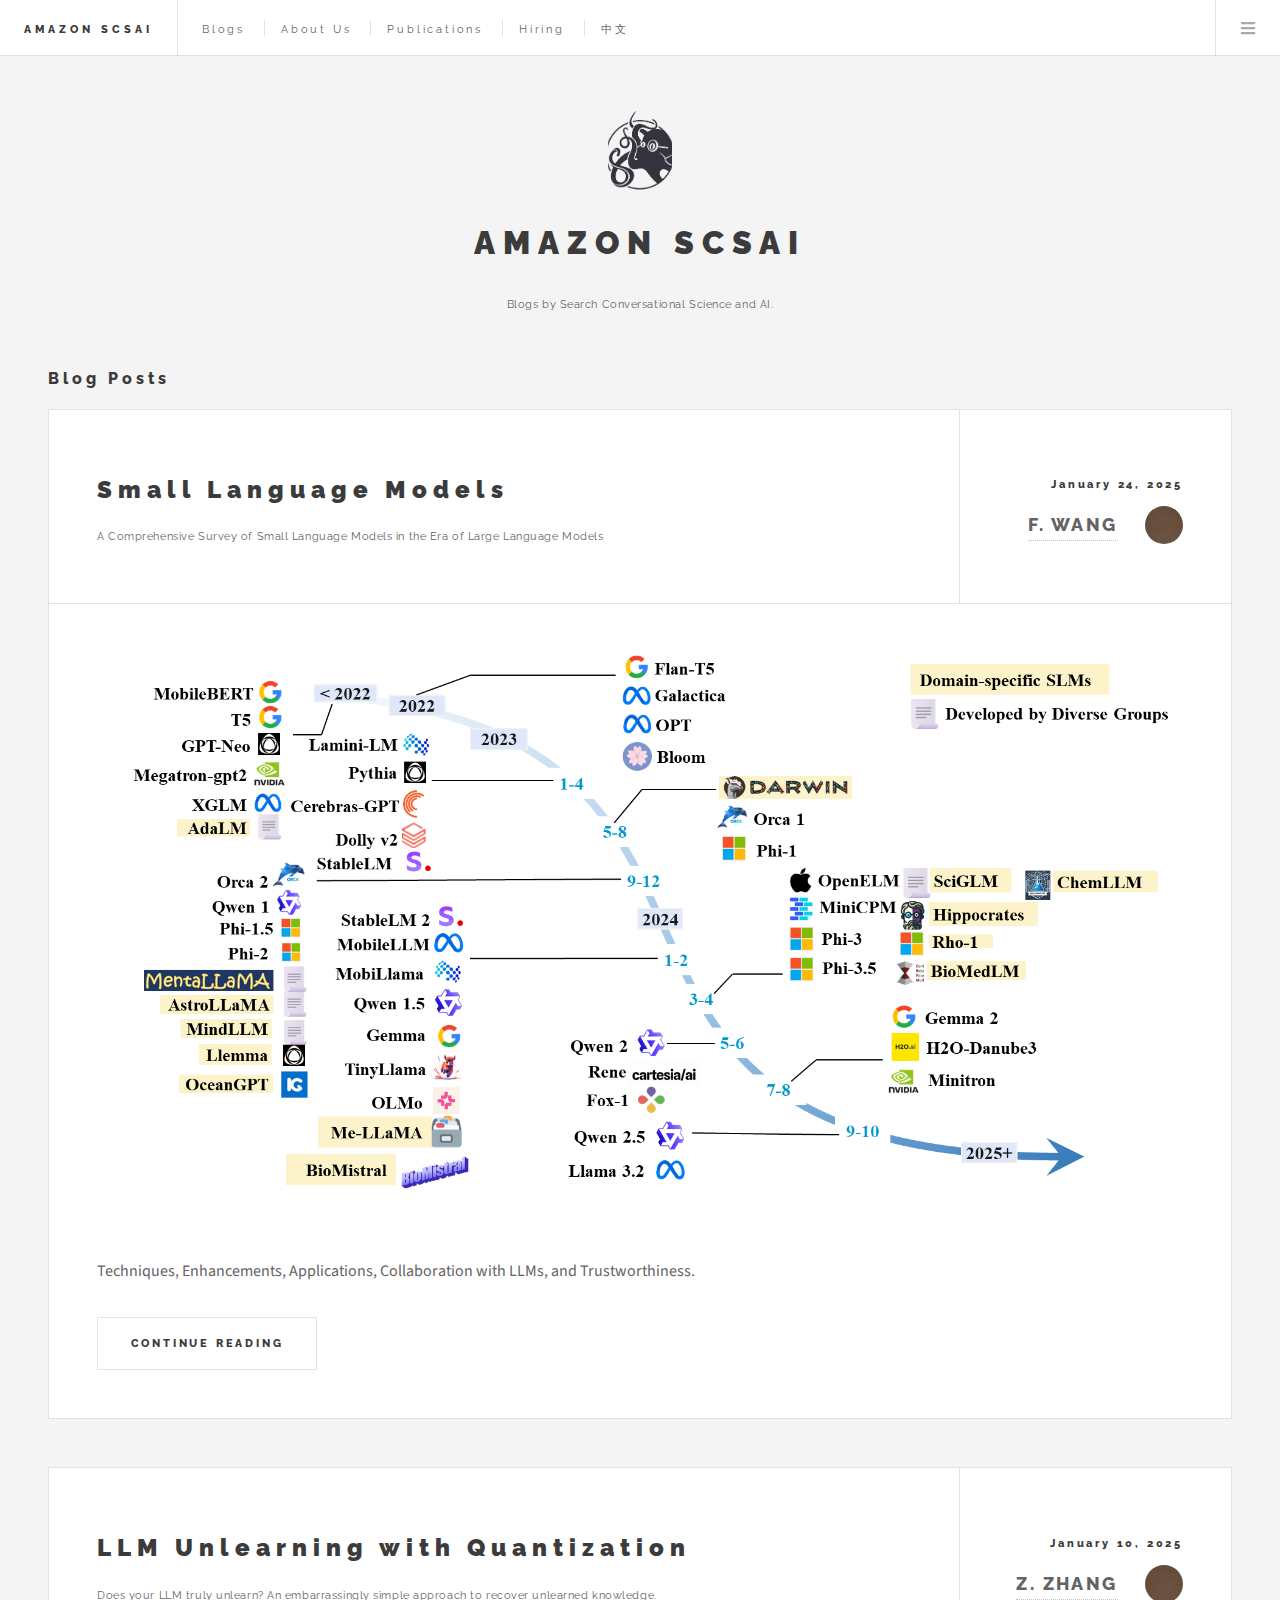
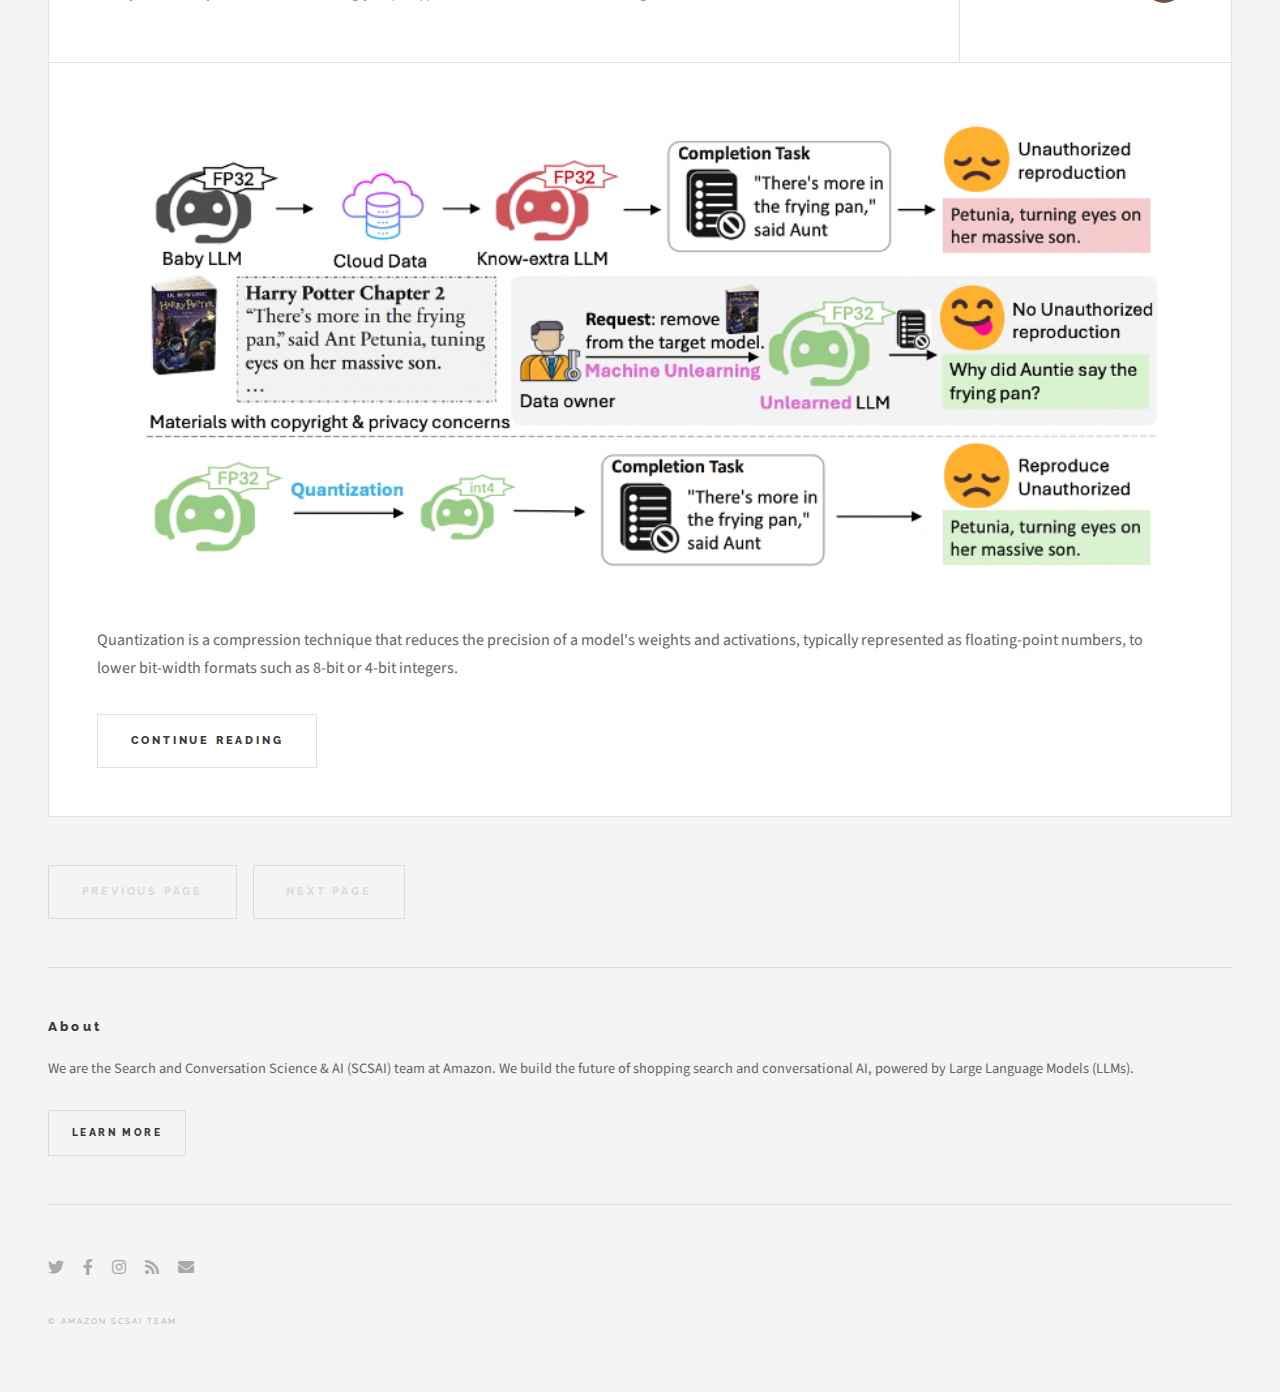
==== commit 84ad27f8: "Update font style" ====
--- a/index.html
+++ b/index.html
@@ -2,7 +2,7 @@
 
 <html>
 <head>
-    <title>Amazon SCSAI Team</title>
+    <title>AMAZON SCSAI Team</title>
     <meta charset="utf-8" />
     <meta name="viewport" content="width=device-width, initial-scale=1, user-scalable=no" />
     <link rel="stylesheet" href="assets/css/main.css" />
@@ -14,7 +14,7 @@
 
         <!-- Header -->
         <header id="header">
-            <h1><a href="index.html">Amazon SCSAI</a></h1>
+            <h1><a href="index.html">AMAZON SCSAI</a></h1>
             <nav class="links">
                 <ul>
                     <li><a href="#">Blogs</a></li>
@@ -82,14 +82,14 @@
             </ul>
         </div>
 
-        <script src="assets/js/blogs.js"></script>
+        <script src="assets/js/content.js"></script>
 
         <!-- Sidebar -->
         <section id="sidebar">
             <section id="intro">
                 <a href="#" class="logo"><img src="images/logo.png" alt="" /></a>
                 <header>
-                    <h2>Amazon SCSAI</h2>
+                    <h2>AMAZON SCSAI</h2>
                     <p>Blogs by Search Conversational Science and AI.</p>
                 </header>
             </section>
--- a/assets/css/main.css
+++ b/assets/css/main.css
@@ -209,7 +209,7 @@
 		letter-spacing: 0.25em;
 		line-height: 1.65;
 		margin: 0 0 1em 0;
-		text-transform: uppercase;
+		text-transform: none;
 	}
 
 		h1 a, h2 a, h3 a, h4 a, h5 a, h6 a {
@@ -2795,7 +2795,7 @@
 					font-weight: 800;
 					letter-spacing: 0.25em;
 					margin-top: 0.5em;
-					text-transform: uppercase;
+					text-transform: none;
 					white-space: nowrap;
 				}
 
@@ -2851,7 +2851,7 @@
 					line-height: 1;
 					margin: 0 0 0 2em;
 					padding: 0 0 0 2em;
-					text-transform: uppercase;
+					text-transform: none;
 				}
 
 					.post > footer .stats li:first-child {
@@ -3033,10 +3033,10 @@
 		font-family: "Raleway", Helvetica, sans-serif;
 		font-size: 0.7em;
 		font-weight: 400;
-		letter-spacing: 0.25em;
+		letter-spacing: 0.05em;
 		line-height: 2.5;
 		margin-top: -1em;
-		text-transform: uppercase;
+		text-transform: none;
 	}
 
 /* Table */
@@ -3192,7 +3192,7 @@
 					font-size: 0.7em;
 					font-weight: 400;
 					letter-spacing: 0.25em;
-					text-transform: uppercase;
+					text-transform: none;
 				}
 
 		#header .main {
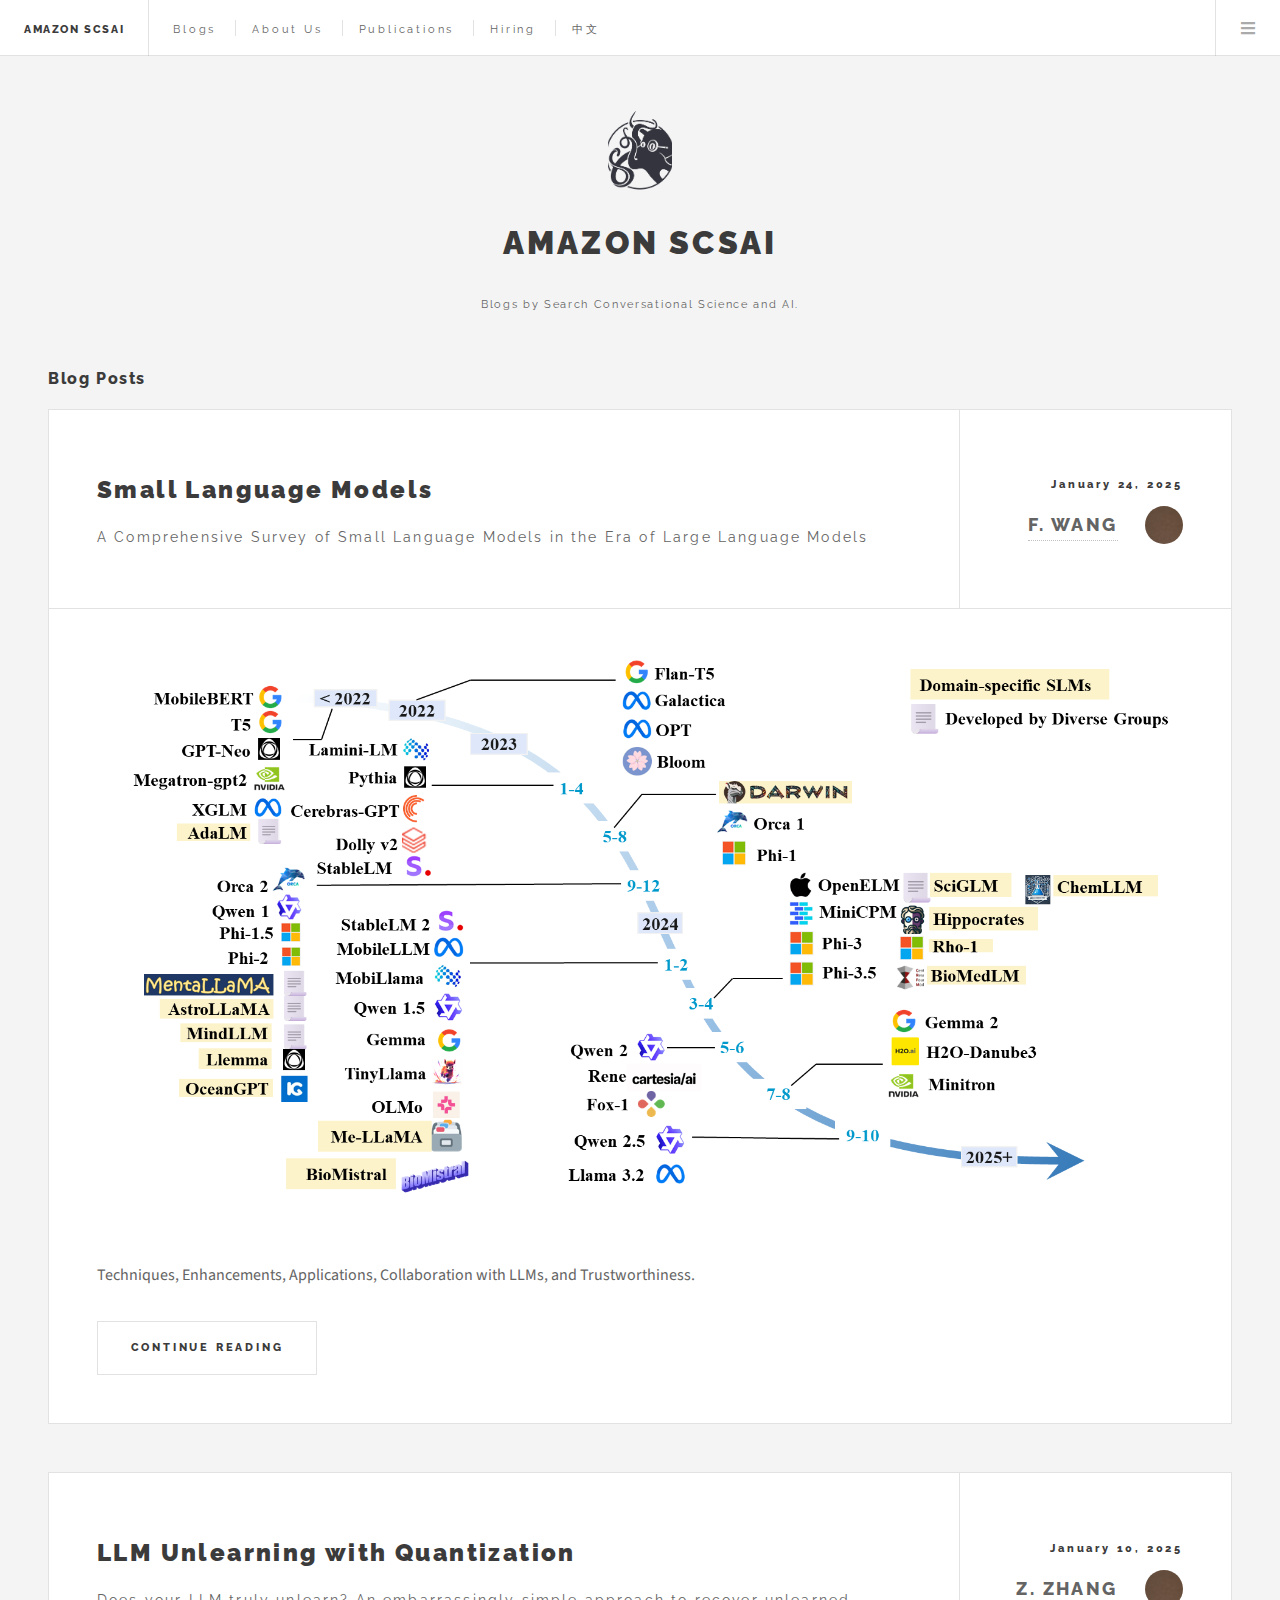
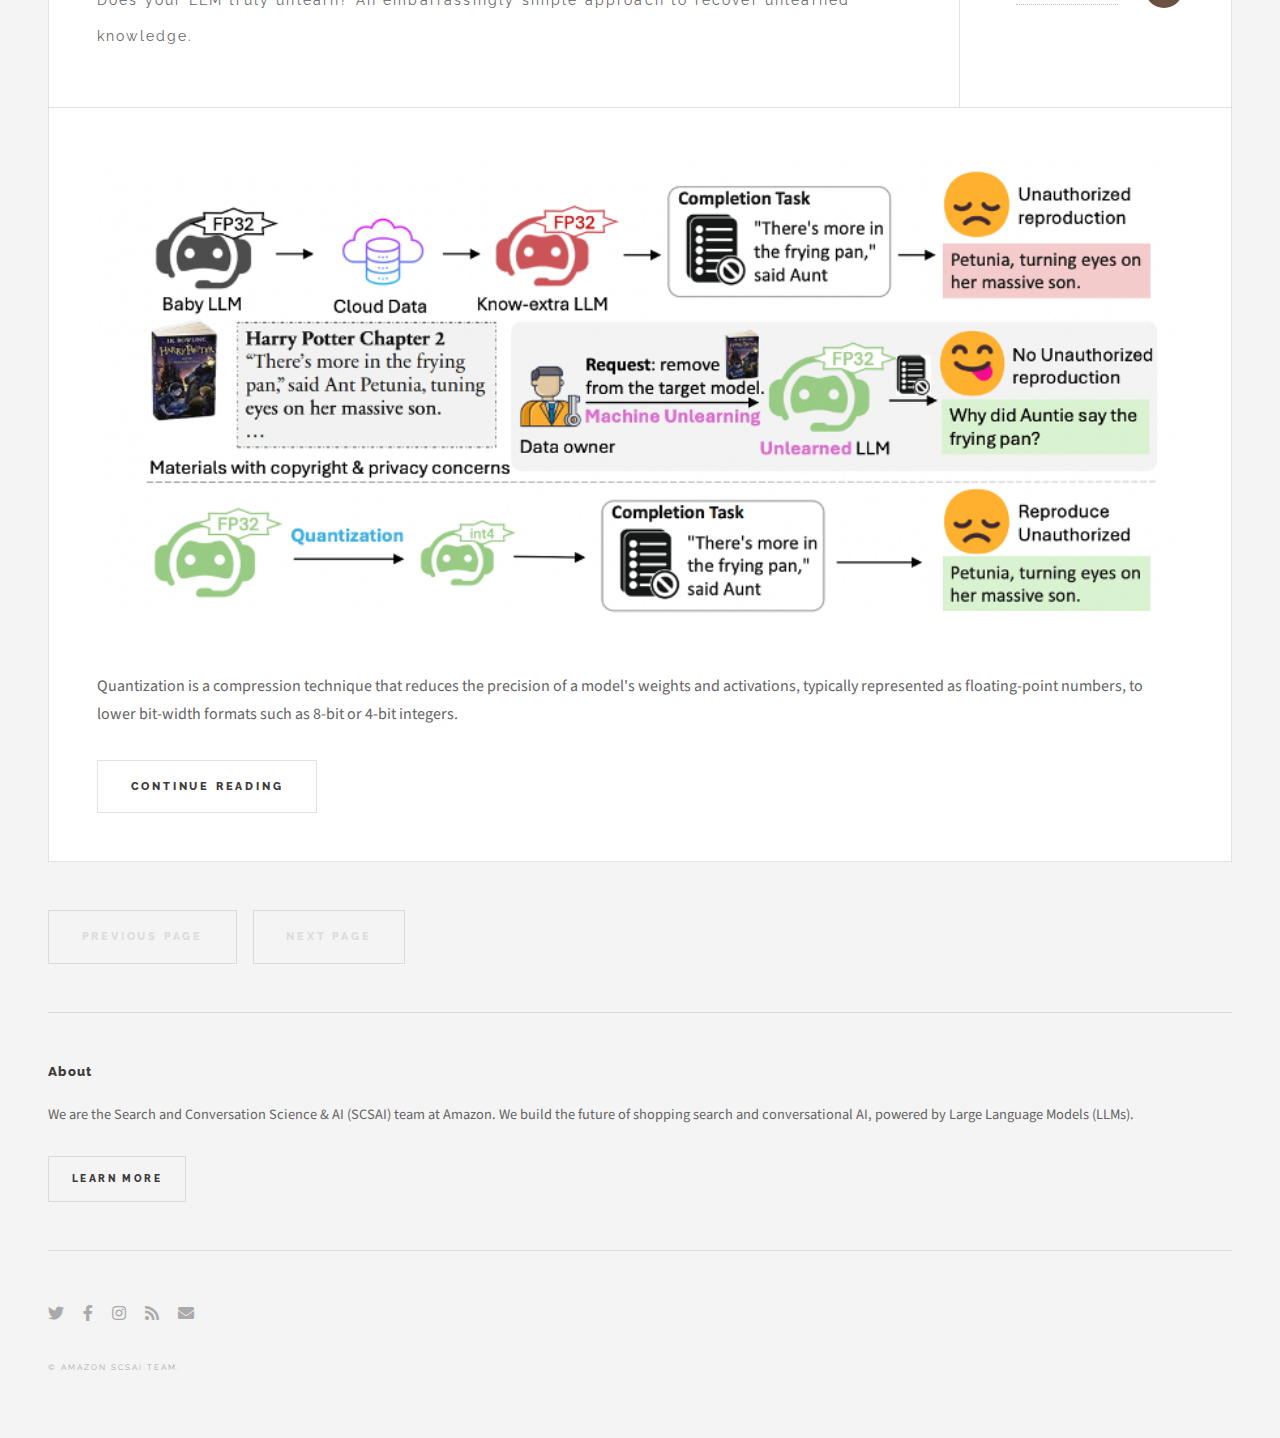
==== commit 10cbcb5a: "Fix typo" ====
--- a/index.html
+++ b/index.html
@@ -52,7 +52,7 @@
 					</li>
 					<li>
 						<a href="#">
-							<h3>BPublications</h3>
+							<h3>Publications</h3>
 							<p>Our list of publications</p>
 						</a>
 					</li>
--- a/assets/css/main.css
+++ b/assets/css/main.css
@@ -206,7 +206,7 @@
 		color: #3c3b3b;
 		font-family: "Raleway", Helvetica, sans-serif;
 		font-weight: 800;
-		letter-spacing: 0.25em;
+		letter-spacing: 0.1em;
 		line-height: 1.65;
 		margin: 0 0 1em 0;
 		text-transform: none;
@@ -3031,9 +3031,9 @@
 
 	header p {
 		font-family: "Raleway", Helvetica, sans-serif;
-		font-size: 0.7em;
+		font-size: 0.9em;
 		font-weight: 400;
-		letter-spacing: 0.05em;
+		letter-spacing: 0.15em;
 		line-height: 2.5;
 		margin-top: -1em;
 		text-transform: none;
